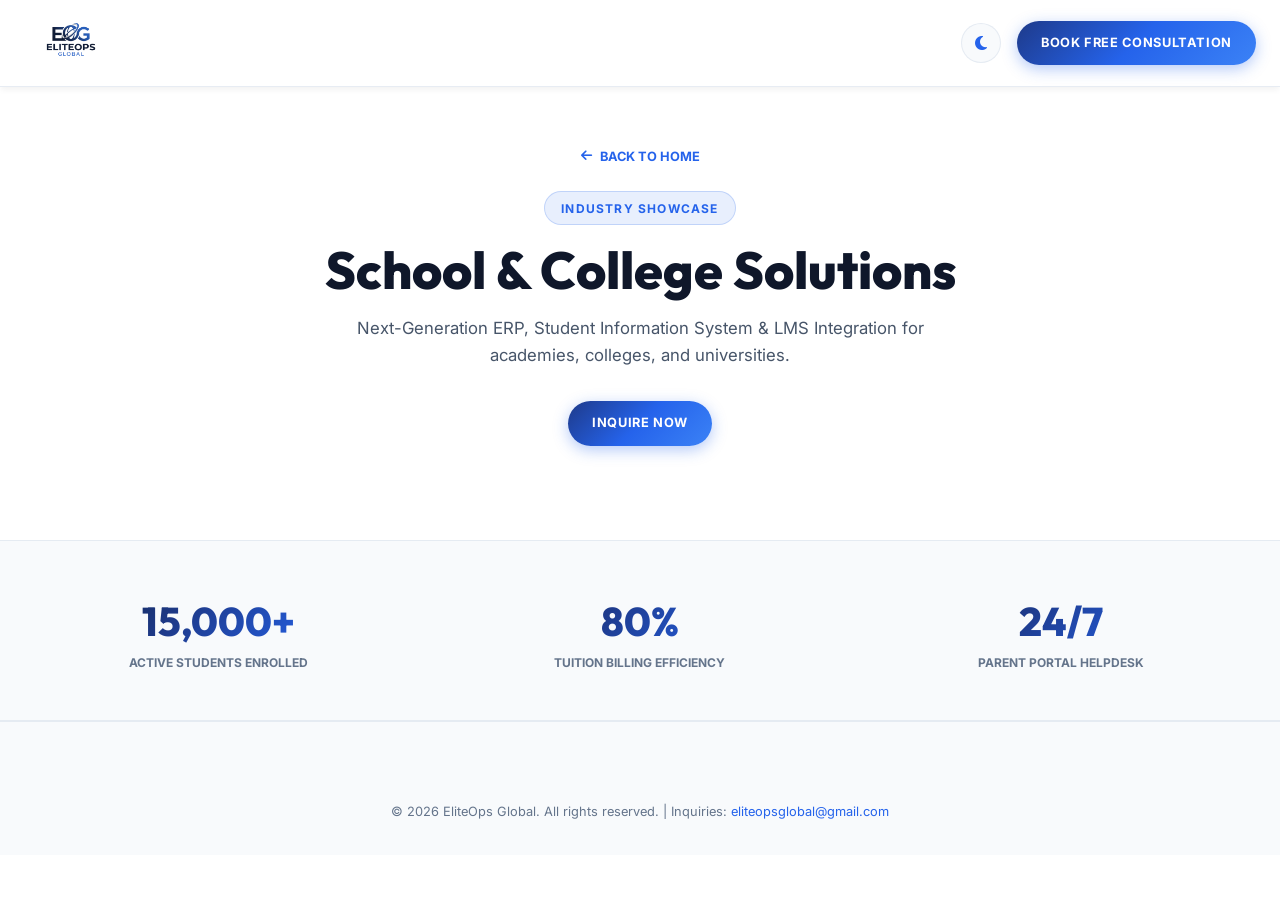
==== industries/education.html @ 6f41ec30 "Add full static site files and assets" ====
<!DOCTYPE html>
<html lang="en">
<head>
  <meta charset="UTF-8">
  <meta name="viewport" content="width=device-width, initial-scale=1.0">
  <title>School & College Solutions | EliteOps Global</title>
  <link rel="icon" href="../logo.png">
  <link rel="preconnect" href="https://fonts.googleapis.com">
  <link rel="preconnect" href="https://fonts.gstatic.com" crossorigin>
  <link href="https://fonts.googleapis.com/css2?family=Inter:wght@300;400;500;600;700;800&family=Outfit:wght@400;500;600;700;800;900&display=swap" rel="stylesheet">
  <link rel="stylesheet" href="https://cdnjs.cloudflare.com/ajax/libs/font-awesome/6.4.0/css/all.min.css">
  <link rel="stylesheet" href="../styles.css">
</head>
<body>
  <header class="header scrolled">
    <div class="container nav-container">
      <a href="../index.html" class="logo-link"><img src="../logo.png" alt="EliteOps Global Logo"></a>
      <div class="nav-actions">
        <button class="btn-theme-toggle theme-toggle" aria-label="Toggle theme"><i class="fa-solid fa-moon"></i></button>
        <a href="../index.html#contact" class="btn btn-primary">Book Free Consultation</a>
      </div>
    </div>
  </header>

  <section class="hero" style="min-height: 60vh; text-align: center;">
    <div class="container" style="max-width: 54rem;">
      <a href="../index.html" style="font-size: 0.8rem; font-weight: 700; color: var(--royal-500); text-transform: uppercase; display: inline-flex; align-items: center; gap: 0.5rem; margin-bottom: 1.5rem;">
        <i class="fa-solid fa-arrow-left"></i> Back to Home
      </a>
      <span class="badge" style="display: block; width: fit-content; margin: 0 auto 1rem;">Industry Showcase</span>
      <h1 class="hero-title">School & College Solutions</h1>
      <p class="hero-desc" style="margin: 0 auto 2rem;">
        Next-Generation ERP, Student Information System & LMS Integration for academies, colleges, and universities.
      </p>
      <a href="../index.html#contact" class="btn btn-primary">Inquire Now</a>
    </div>
  </section>

  <section class="bg-alt border-t border-b" style="padding: 3rem 0; text-align: center;">
    <div class="container" style="display: grid; grid-template-columns: repeat(3, 1fr); gap: 2rem;">
      <div>
        <h3 class="text-gradient" style="font-size: 2.5rem; font-weight: 800;">15,000+</h3>
        <p style="font-size: 0.75rem; font-weight: 700; text-transform: uppercase; color: var(--text-muted);">Active Students Enrolled</p>
      </div>
      <div>
        <h3 class="text-gradient" style="font-size: 2.5rem; font-weight: 800;">80%</h3>
        <p style="font-size: 0.75rem; font-weight: 700; text-transform: uppercase; color: var(--text-muted);">Tuition Billing Efficiency</p>
      </div>
      <div>
        <h3 class="text-gradient" style="font-size: 2.5rem; font-weight: 800;">24/7</h3>
        <p style="font-size: 0.75rem; font-weight: 700; text-transform: uppercase; color: var(--text-muted);">Parent Portal Helpdesk</p>
      </div>
    </div>
  </section>

  <footer class="footer">
    <div class="container" style="text-align: center; font-size: 0.8rem; color: var(--text-muted);">
      <p>&copy; 2026 EliteOps Global. All rights reserved. | Inquiries: <a href="mailto:eliteopsglobal@gmail.com" style="color: var(--royal-500);">eliteopsglobal@gmail.com</a></p>
    </div>
  </footer>

  <script src="../script.js"></script>
</body>
</html>
---- styles.css ----
/* ==========================================================================
   EliteOps Global (EOG) - Complete Static Animations & Stylesheet
   Designed for Hostinger Shared Web Hosting (HTML/CSS/JS)
   100% Identical Parity with Next.js + Framer Motion Design
   ========================================================================== */

@import url('https://fonts.googleapis.com/css2?family=Inter:wght@300;400;500;600;700;800&family=Outfit:wght@400;500;600;700;800;900&display=swap');

/* --- COLOR TOKENS & CSS VARIABLES --- */
:root {
  --font-sans: 'Inter', system-ui, -apple-system, sans-serif;
  --font-display: 'Outfit', var(--font-sans);

  --navy-950: #030712;
  --navy-900: #0a192f;
  --navy-800: #112240;
  --navy-700: #233554;
  --royal-600: #1e3a8a;
  --royal-500: #2563eb;
  --royal-400: #60a5fa;
  --royal-300: #93c5fd;

  --bg-main: #ffffff;
  --bg-alt: #f8fafc;
  --bg-nav: rgba(255, 255, 255, 0.85);
  --bg-card: rgba(255, 255, 255, 0.95);
  --bg-card-elevated: rgba(255, 255, 255, 0.95);
  --bg-input: #ffffff;
  --bg-dropdown: rgba(255, 255, 255, 0.95);

  --text-main: #030712;
  --text-heading: #0f172a;
  --text-sub: #475569;
  --text-muted: #64748b;

  --border-color: rgba(226, 232, 240, 0.8);
  --border-card: rgba(203, 213, 225, 0.6);

  --shadow-sm: 0 4px 6px -1px rgba(0, 0, 0, 0.05);
  --shadow-md: 0 10px 15px -3px rgba(0, 0, 0, 0.08);
  --shadow-lg: 0 20px 25px -5px rgba(37, 99, 235, 0.15);

  --logo-filter: none;
}

/* --- DARK MODE OVERRIDES --- */
html.dark {
  --bg-main: #030712;
  --bg-alt: #0a192f;
  --bg-nav: rgba(3, 7, 18, 0.9);
  --bg-card: #0f172a;
  --bg-card-elevated: #0f172a;
  --bg-input: #0f172a;
  --bg-dropdown: rgba(15, 23, 42, 0.95);

  --text-main: #f8fafc;
  --text-heading: #ffffff;
  --text-sub: #cbd5e1;
  --text-muted: #94a3b8;

  --border-color: rgba(51, 65, 85, 0.7);
  --border-card: rgba(51, 65, 85, 0.8);

  --shadow-sm: 0 4px 20px rgba(0, 0, 0, 0.4);
  --shadow-md: 0 10px 25px -5px rgba(0, 0, 0, 0.6);
  --shadow-lg: 0 20px 35px -5px rgba(0, 0, 0, 0.8);

  --logo-filter: brightness(0) invert(1) drop-shadow(0 0 2px rgba(96, 165, 250, 0.6));
}

/* --- BASE & RESET --- */
*, *::before, *::after {
  box-sizing: border-box;
  margin: 0;
  padding: 0;
}

html {
  scroll-behavior: smooth;
  font-size: 16px;
}

body {
  font-family: var(--font-sans);
  background-color: var(--bg-main);
  color: var(--text-main);
  line-height: 1.6;
  overflow-x: hidden;
  transition: background-color 0.3s ease, color 0.3s ease;
}

a {
  color: inherit;
  text-decoration: none;
}

button, input, select, textarea {
  font-family: inherit;
  font-size: inherit;
}

/* --- LOADING SCREEN ANIMATION --- */
.loading-screen {
  position: fixed;
  inset: 0;
  z-index: 9999;
  background: var(--bg-main);
  display: flex;
  flex-direction: column;
  align-items: center;
  justify-content: center;
  transition: opacity 0.6s ease, visibility 0.6s ease;
}

.loading-screen.hidden {
  opacity: 0;
  visibility: hidden;
  pointer-events: none;
}

.loading-aura {
  position: absolute;
  width: 400px;
  height: 400px;
  background: rgba(37, 99, 235, 0.15);
  border-radius: 50%;
  filter: blur(100px);
  animation: pulse-slow 6s ease-in-out infinite;
}

.loading-bar-wrapper {
  position: relative;
  margin-top: 1rem;
  width: 10rem;
  height: 2px;
  background: rgba(203, 213, 225, 0.5);
  border-radius: 9999px;
  overflow: hidden;
}

.loading-bar-inner {
  position: absolute;
  top: 0;
  bottom: 0;
  width: 50%;
  background: linear-gradient(90deg, transparent, #2563eb, transparent);
  animation: loading-scan 1.5s ease-in-out infinite;
}

@keyframes loading-scan {
  0% { left: -100%; }
  100% { left: 100%; }
}

/* --- TRAILING CUSTOM CURSOR --- */
.custom-cursor {
  width: 20px;
  height: 20px;
  border: 2px solid #2563eb;
  border-radius: 50%;
  position: fixed;
  transform: translate(-50%, -50%);
  pointer-events: none;
  z-index: 99999;
  transition: width 0.2s, height 0.2s, background-color 0.2s;
  mix-blend-mode: difference;
}

.custom-cursor-dot {
  width: 4px;
  height: 4px;
  background-color: #2563eb;
  border-radius: 50%;
  position: fixed;
  transform: translate(-50%, -50%);
  pointer-events: none;
  z-index: 99999;
}

@media (max-width: 1024px) {
  .custom-cursor, .custom-cursor-dot { display: none; }
}

/* --- TYPOGRAPHY & GRADIENTS --- */
h1, h2, h3, h4, h5, h6, .font-display {
  font-family: var(--font-display);
}

.text-gradient {
  background: linear-gradient(135deg, #0b192c 0%, #1e3a8a 40%, #2563eb 80%, #3b82f6 100%);
  -webkit-background-clip: text;
  -webkit-text-fill-color: transparent;
}
html.dark .text-gradient {
  background: linear-gradient(135deg, #ffffff 0%, #93c5fd 50%, #60a5fa 100%) !important;
  -webkit-background-clip: text !important;
  -webkit-text-fill-color: transparent !important;
}

/* --- LAYOUT & CONTAINERS --- */
.container {
  width: 100%;
  max-width: 1280px;
  margin: 0 auto;
  padding: 0 1.5rem;
}

section {
  padding: 6rem 0;
  position: relative;
  transition: background-color 0.3s ease, border-color 0.3s ease;
}

.bg-alt {
  background-color: var(--bg-alt);
}

.border-t { border-top: 1px solid var(--border-color); }
.border-b { border-bottom: 1px solid var(--border-color); }

/* --- HEADER NAVBAR --- */
.header {
  position: fixed;
  top: 0;
  left: 0;
  right: 0;
  z-index: 100;
  padding: 1.25rem 0;
  transition: all 0.3s ease;
  background: transparent;
}

.header.scrolled {
  padding: 0.85rem 0;
  background: var(--bg-nav);
  backdrop-filter: blur(16px);
  -webkit-backdrop-filter: blur(16px);
  border-bottom: 1px solid var(--border-color);
  box-shadow: var(--shadow-sm);
}

.nav-container {
  display: flex;
  align-items: center;
  justify-content: space-between;
}

.logo-link img {
  height: 3.2rem;
  width: auto;
  object-fit: contain;
  filter: var(--logo-filter);
  transition: filter 0.3s ease;
}

.nav-links {
  display: flex;
  align-items: center;
  gap: 2rem;
  list-style: none;
}

.nav-item {
  position: relative;
}

.nav-link {
  font-size: 0.875rem;
  font-weight: 600;
  color: var(--text-main);
  padding: 0.5rem 0;
  transition: color 0.2s ease;
  display: flex;
  align-items: center;
  gap: 0.35rem;
  cursor: pointer;
}

.nav-link:hover {
  color: var(--royal-500);
}

/* Dropdown Menu */
.dropdown-menu {
  position: absolute;
  top: 100%;
  left: 50%;
  transform: translateX(-50%);
  margin-top: 0.75rem;
  width: 16rem;
  background: var(--bg-dropdown);
  backdrop-filter: blur(16px);
  border: 1px solid var(--border-color);
  border-radius: 1rem;
  padding: 0.5rem 0;
  box-shadow: var(--shadow-md);
  opacity: 0;
  visibility: hidden;
  transition: all 0.2s ease;
  z-index: 110;
  list-style: none;
}

.nav-item:hover .dropdown-menu {
  opacity: 1;
  visibility: visible;
}

.dropdown-link {
  display: block;
  padding: 0.6rem 1.25rem;
  font-size: 0.8rem;
  color: var(--text-sub);
  font-weight: 500;
  transition: all 0.2s ease;
}

.dropdown-link:hover {
  color: var(--royal-500);
  background: rgba(37, 99, 235, 0.08);
}

.nav-actions {
  display: flex;
  align-items: center;
  gap: 1rem;
}

/* Mobile Toggle */
.mobile-toggle {
  display: none;
  background: none;
  border: none;
  color: var(--text-main);
  font-size: 1.3rem;
  cursor: pointer;
  padding: 0.5rem;
}

.mobile-drawer {
  display: none;
  position: absolute;
  top: 100%;
  left: 0;
  right: 0;
  background: var(--bg-card);
  border-top: 1px solid var(--border-color);
  padding: 1.5rem 2rem;
  box-shadow: var(--shadow-md);
  flex-direction: column;
  gap: 1.25rem;
}

.mobile-drawer.open {
  display: flex;
}

/* --- BUTTONS & SHINE EFFECT --- */
.btn {
  display: inline-flex;
  align-items: center;
  justify-content: center;
  gap: 0.5rem;
  padding: 0.75rem 1.5rem;
  font-size: 0.8rem;
  font-weight: 700;
  text-transform: uppercase;
  letter-spacing: 0.05em;
  border-radius: 9999px;
  transition: all 0.3s ease;
  cursor: pointer;
  border: none;
  position: relative;
  overflow: hidden;
}

.btn-primary {
  background: linear-gradient(135deg, var(--royal-600) 0%, var(--royal-500) 50%, #3b82f6 100%);
  color: #ffffff;
  box-shadow: 0 4px 15px rgba(37, 99, 235, 0.35);
}

.btn-primary:hover {
  transform: scale(1.03);
  box-shadow: 0 8px 25px rgba(37, 99, 235, 0.5);
}

.btn-secondary {
  background: var(--bg-card);
  color: var(--text-main);
  border: 1px solid var(--border-color);
}

.btn-secondary:hover {
  border-color: var(--royal-500);
  transform: scale(1.03);
}

/* Shiny hover sweep effect */
.btn-shine::after {
  content: "";
  position: absolute;
  top: -50%;
  left: -50%;
  width: 200%;
  height: 200%;
  background: linear-gradient(60deg, transparent 30%, rgba(255, 255, 255, 0.3) 50%, transparent 70%);
  transform: rotate(30deg) translateX(-100%);
  transition: transform 0.6s ease;
}
.btn-shine:hover::after {
  transform: rotate(30deg) translateX(100%);
}

.btn-theme-toggle {
  background: var(--bg-alt);
  border: 1px solid var(--border-color);
  color: var(--text-main);
  width: 2.5rem;
  height: 2.5rem;
  border-radius: 50%;
  display: flex;
  align-items: center;
  justify-content: center;
  cursor: pointer;
  transition: all 0.3s ease;
}
.btn-theme-toggle:hover {
  border-color: var(--royal-500);
  transform: scale(1.08);
}

.badge {
  display: inline-flex;
  align-items: center;
  gap: 0.5rem;
  padding: 0.4rem 1rem;
  border-radius: 9999px;
  font-size: 0.75rem;
  font-weight: 700;
  text-transform: uppercase;
  letter-spacing: 0.1em;
  background: rgba(37, 99, 235, 0.1);
  color: var(--royal-500);
  border: 1px solid rgba(37, 99, 235, 0.2);
}

/* --- GLASS CARDS & ELEVATED CARDS --- */
.glass-card,
.glass-card-elevated {
  background: var(--bg-card-elevated);
  backdrop-filter: blur(14px);
  border: 1px solid var(--border-card);
  border-radius: 1.5rem;
  padding: 2rem;
  box-shadow: var(--shadow-sm);
  transition: all 0.35s cubic-bezier(0.16, 1, 0.3, 1);
}

.glass-card:hover,
.glass-card-elevated:hover {
  transform: translateY(-6px);
  border-color: rgba(96, 165, 250, 0.5);
  box-shadow: var(--shadow-lg);
}

/* --- HERO SECTION --- */
.hero {
  min-height: 95vh;
  display: flex;
  align-items: center;
  padding-top: 8rem;
  padding-bottom: 5rem;
}

.hero-grid {
  display: grid;
  grid-template-columns: 1fr 1fr;
  gap: 3rem;
  align-items: center;
}

.hero-title {
  font-size: 3.25rem;
  font-weight: 800;
  line-height: 1.12;
  color: var(--text-heading);
  margin: 1rem 0;
}

.hero-desc {
  font-size: 1.05rem;
  color: var(--text-sub);
  margin-bottom: 2rem;
  max-width: 36rem;
}

.hero-stats {
  display: grid;
  grid-template-columns: 1fr 1fr;
  gap: 1rem;
  margin-top: 2rem;
}

.stat-card {
  padding: 1.25rem;
  border-radius: 1rem;
  border-left: 4px solid var(--royal-500);
}
.stat-card h4 {
  font-size: 0.95rem;
  color: var(--text-heading);
}
.stat-card p {
  font-size: 0.75rem;
  color: var(--text-muted);
}

/* --- ANIMATED GLOBE COMPONENT --- */
.globe-container {
  position: relative;
  width: 100%;
  max-width: 460px;
  height: 460px;
  display: flex;
  align-items: center;
  justify-content: center;
  margin: 0 auto;
}

.globe-sphere {
  position: relative;
  width: 220px;
  height: 220px;
  border-radius: 50%;
  background: radial-gradient(circle at 30% 30%, #3b82f6 0%, #1e3a8a 60%, #030712 100%);
  border: 1px solid rgba(96, 165, 250, 0.4);
  box-shadow: 0 0 60px rgba(37, 99, 235, 0.35);
  display: flex;
  align-items: center;
  justify-content: center;
  overflow: hidden;
}

.globe-ring {
  position: absolute;
  inset: 0;
  border-radius: 50%;
  border: 1px dashed rgba(255, 255, 255, 0.3);
  animation: globe-spin 20s linear infinite;
}

.globe-ring-inner {
  position: absolute;
  width: 80%;
  height: 80%;
  border-radius: 50%;
  border: 1px solid rgba(96, 165, 250, 0.3);
  animation: globe-spin 12s linear infinite reverse;
}

@keyframes globe-spin {
  0% { transform: rotate(0deg); }
  100% { transform: rotate(360deg); }
}

.globe-scan-line {
  position: absolute;
  top: 0;
  left: 0;
  right: 0;
  height: 2px;
  background: linear-gradient(90deg, transparent, #60a5fa, transparent);
  animation: globe-scan 3s ease-in-out infinite;
}

@keyframes globe-scan {
  0% { top: 0%; opacity: 0; }
  50% { opacity: 1; }
  100% { top: 100%; opacity: 0; }
}

.ping-dot {
  position: absolute;
  width: 8px;
  height: 8px;
  background: #10b981;
  border-radius: 50%;
  box-shadow: 0 0 10px #10b981;
}

.ping-dot::after {
  content: "";
  position: absolute;
  inset: -4px;
  border-radius: 50%;
  border: 1px solid #10b981;
  animation: ping-pulse 1.5s infinite;
}

@keyframes ping-pulse {
  0% { transform: scale(1); opacity: 1; }
  100% { transform: scale(2.5); opacity: 0; }
}

/* Floating SLA Badges */
.floating-badge {
  position: absolute;
  z-index: 20;
  background: var(--bg-card);
  border: 1px solid var(--border-card);
  padding: 0.85rem 1.25rem;
  border-radius: 1.25rem;
  display: flex;
  align-items: center;
  gap: 0.75rem;
  box-shadow: var(--shadow-md);
  animation: float 6s ease-in-out infinite;
}

.floating-badge-1 { top: 10%; left: -5%; }
.floating-badge-2 { bottom: 12%; right: -5%; animation-delay: 2.5s; }

@keyframes float {
  0%, 100% { transform: translateY(0px); }
  50% { transform: translateY(-15px); }
}

/* --- INFINITE MARQUEE --- */
.marquee-wrapper {
  position: relative;
  overflow: hidden;
  width: 100%;
  padding: 1rem 0;
  display: flex;
}

.marquee-mask-left {
  position: absolute; top: 0; left: 0; bottom: 0; width: 6rem;
  background: linear-gradient(90deg, var(--bg-main), transparent);
  z-index: 10; pointer-events: none;
}

.marquee-mask-right {
  position: absolute; top: 0; right: 0; bottom: 0; width: 6rem;
  background: linear-gradient(270deg, var(--bg-main), transparent);
  z-index: 10; pointer-events: none;
}

.marquee-track {
  display: flex;
  gap: 2rem;
  width: max-content;
  animation: scroll-marquee 30s linear infinite;
}

@keyframes scroll-marquee {
  0% { transform: translateX(0); }
  100% { transform: translateX(-50%); }
}

/* --- SERVICES GRID --- */
.services-grid {
  display: grid;
  grid-template-columns: repeat(auto-fit, minmax(260px, 1fr));
  gap: 2rem;
  margin-top: 3rem;
}

.service-icon {
  width: 3.25rem;
  height: 3.25rem;
  border-radius: 1rem;
  background: rgba(37, 99, 235, 0.1);
  color: var(--royal-500);
  display: flex;
  align-items: center;
  justify-content: center;
  font-size: 1.3rem;
  margin-bottom: 1.25rem;
}

/* --- PORTFOLIO FILTER --- */
.portfolio-tabs {
  display: flex;
  flex-wrap: wrap;
  justify-content: center;
  gap: 0.75rem;
  margin-bottom: 3rem;
}

.tab-btn {
  padding: 0.6rem 1.25rem;
  border-radius: 9999px;
  font-size: 0.75rem;
  font-weight: 700;
  text-transform: uppercase;
  letter-spacing: 0.05em;
  background: var(--bg-card);
  color: var(--text-sub);
  border: 1px solid var(--border-color);
  cursor: pointer;
  transition: all 0.3s ease;
}

.tab-btn.active, .tab-btn:hover {
  background: linear-gradient(135deg, var(--royal-600) 0%, var(--royal-500) 100%);
  color: #ffffff;
  border-color: transparent;
  box-shadow: 0 4px 15px rgba(37, 99, 235, 0.3);
}

.portfolio-grid {
  display: grid;
  grid-template-columns: repeat(auto-fit, minmax(320px, 1fr));
  gap: 2rem;
}

.portfolio-card {
  overflow: hidden;
  display: flex;
  flex-direction: column;
}

.portfolio-img {
  height: 12rem;
  background: var(--bg-alt);
  display: flex;
  align-items: center;
  justify-content: center;
  position: relative;
  border-bottom: 1px solid var(--border-color);
}

.portfolio-img img {
  height: 3rem;
  width: auto;
  filter: var(--logo-filter);
}

.tag {
  font-size: 0.65rem;
  font-weight: 700;
  text-transform: uppercase;
  padding: 0.25rem 0.6rem;
  border-radius: 0.35rem;
  background: rgba(37, 99, 235, 0.1);
  color: var(--royal-500);
}

/* --- TESTIMONIALS SLIDER --- */
.testimonial-container {
  max-width: 48rem;
  margin: 0 auto;
  text-align: center;
  position: relative;
}

.testimonial-quote {
  font-size: 1.25rem;
  font-style: italic;
  color: var(--text-main);
  margin: 2rem 0;
  line-height: 1.8;
}

.testimonial-author {
  font-weight: 700;
  font-size: 1.1rem;
  color: var(--text-heading);
}

.testimonial-nav {
  display: flex;
  justify-content: center;
  gap: 1rem;
  margin-top: 2rem;
}

/* --- FAQ ACCORDION --- */
.faq-list {
  max-width: 48rem;
  margin: 3rem auto 0;
  display: flex;
  flex-direction: column;
  gap: 1rem;
}

.faq-item {
  border: 1px solid var(--border-color);
  border-radius: 1rem;
  background: var(--bg-card);
  overflow: hidden;
}

.faq-question {
  width: 100%;
  padding: 1.5rem;
  display: flex;
  align-items: center;
  justify-content: space-between;
  background: none;
  border: none;
  color: var(--text-heading);
  font-size: 1.05rem;
  font-weight: 700;
  text-align: left;
  cursor: pointer;
}

.faq-answer {
  padding: 0 1.5rem 1.5rem;
  font-size: 0.9rem;
  color: var(--text-sub);
  display: none;
}

.faq-item.active .faq-answer { display: block; }
.faq-item.active .faq-icon { transform: rotate(180deg); }

/* --- CONTACT FORM & INPUTS --- */
.form-grid {
  display: grid;
  grid-template-columns: 1fr 1fr;
  gap: 1.25rem;
}

.form-group {
  display: flex;
  flex-direction: column;
  gap: 0.5rem;
}

.form-group.full { grid-column: span 2; }

label {
  font-size: 0.75rem;
  font-weight: 700;
  text-transform: uppercase;
  color: var(--text-muted);
}

input, select, textarea {
  width: 100%;
  padding: 0.85rem 1.15rem;
  border-radius: 0.75rem;
  border: 1px solid var(--border-color);
  background: var(--bg-input);
  color: var(--text-main);
  outline: none;
  transition: border-color 0.2s ease;
}

input:focus, select:focus, textarea:focus {
  border-color: var(--royal-500);
}

/* --- FLOATING ACTION BUTTON (FAB) --- */
.fab-contact {
  position: fixed;
  bottom: 1.75rem;
  right: 1.75rem;
  z-index: 90;
  width: 3.5rem;
  height: 3.5rem;
  border-radius: 50%;
  background: linear-gradient(135deg, var(--royal-600) 0%, var(--royal-500) 100%);
  color: #ffffff;
  display: flex;
  align-items: center;
  justify-content: center;
  font-size: 1.3rem;
  box-shadow: 0 0 25px rgba(37, 99, 235, 0.5);
  transition: all 0.3s ease;
}
.fab-contact:hover {
  transform: scale(1.1);
  box-shadow: 0 0 35px rgba(37, 99, 235, 0.7);
}

/* --- MODAL DIALOG --- */
.modal-overlay {
  display: none;
  position: fixed;
  inset: 0;
  background: rgba(0, 0, 0, 0.7);
  backdrop-filter: blur(8px);
  z-index: 200;
  align-items: center;
  justify-content: center;
  padding: 1.5rem;
}

.modal-overlay.open { display: flex; }

.modal-box {
  background: var(--bg-card);
  border: 1px solid var(--border-color);
  border-radius: 1.5rem;
  padding: 2.5rem;
  width: 100%;
  max-width: 32rem;
  box-shadow: var(--shadow-lg);
}

/* --- FOOTER --- */
.footer {
  background: var(--bg-alt);
  border-top: 1px solid var(--border-color);
  padding: 5rem 0 2rem;
}

.footer-grid {
  display: grid;
  grid-template-columns: 2fr 1fr 1fr 1.5fr;
  gap: 3rem;
  margin-bottom: 4rem;
}

.footer-col h4 {
  font-size: 0.85rem;
  font-weight: 700;
  text-transform: uppercase;
  color: var(--text-heading);
  margin-bottom: 1.5rem;
}

.footer-links {
  list-style: none;
  display: flex;
  flex-direction: column;
  gap: 0.75rem;
  font-size: 0.875rem;
  color: var(--text-sub);
}

.footer-links a:hover { color: var(--royal-500); }

/* --- RESPONSIVE BREAKPOINTS --- */
@media (max-width: 1024px) {
  .hero-grid { grid-template-columns: 1fr; }
  .footer-grid { grid-template-columns: 1fr 1fr; }
}

@media (max-width: 768px) {
  .nav-links, .nav-actions .btn-primary { display: none; }
  .mobile-toggle { display: block; }
  .hero-title { font-size: 2.4rem; }
  .form-grid { grid-template-columns: 1fr; }
  .form-group.full { grid-column: span 1; }
  .footer-grid { grid-template-columns: 1fr; }
  .floating-badge { display: none; }
}
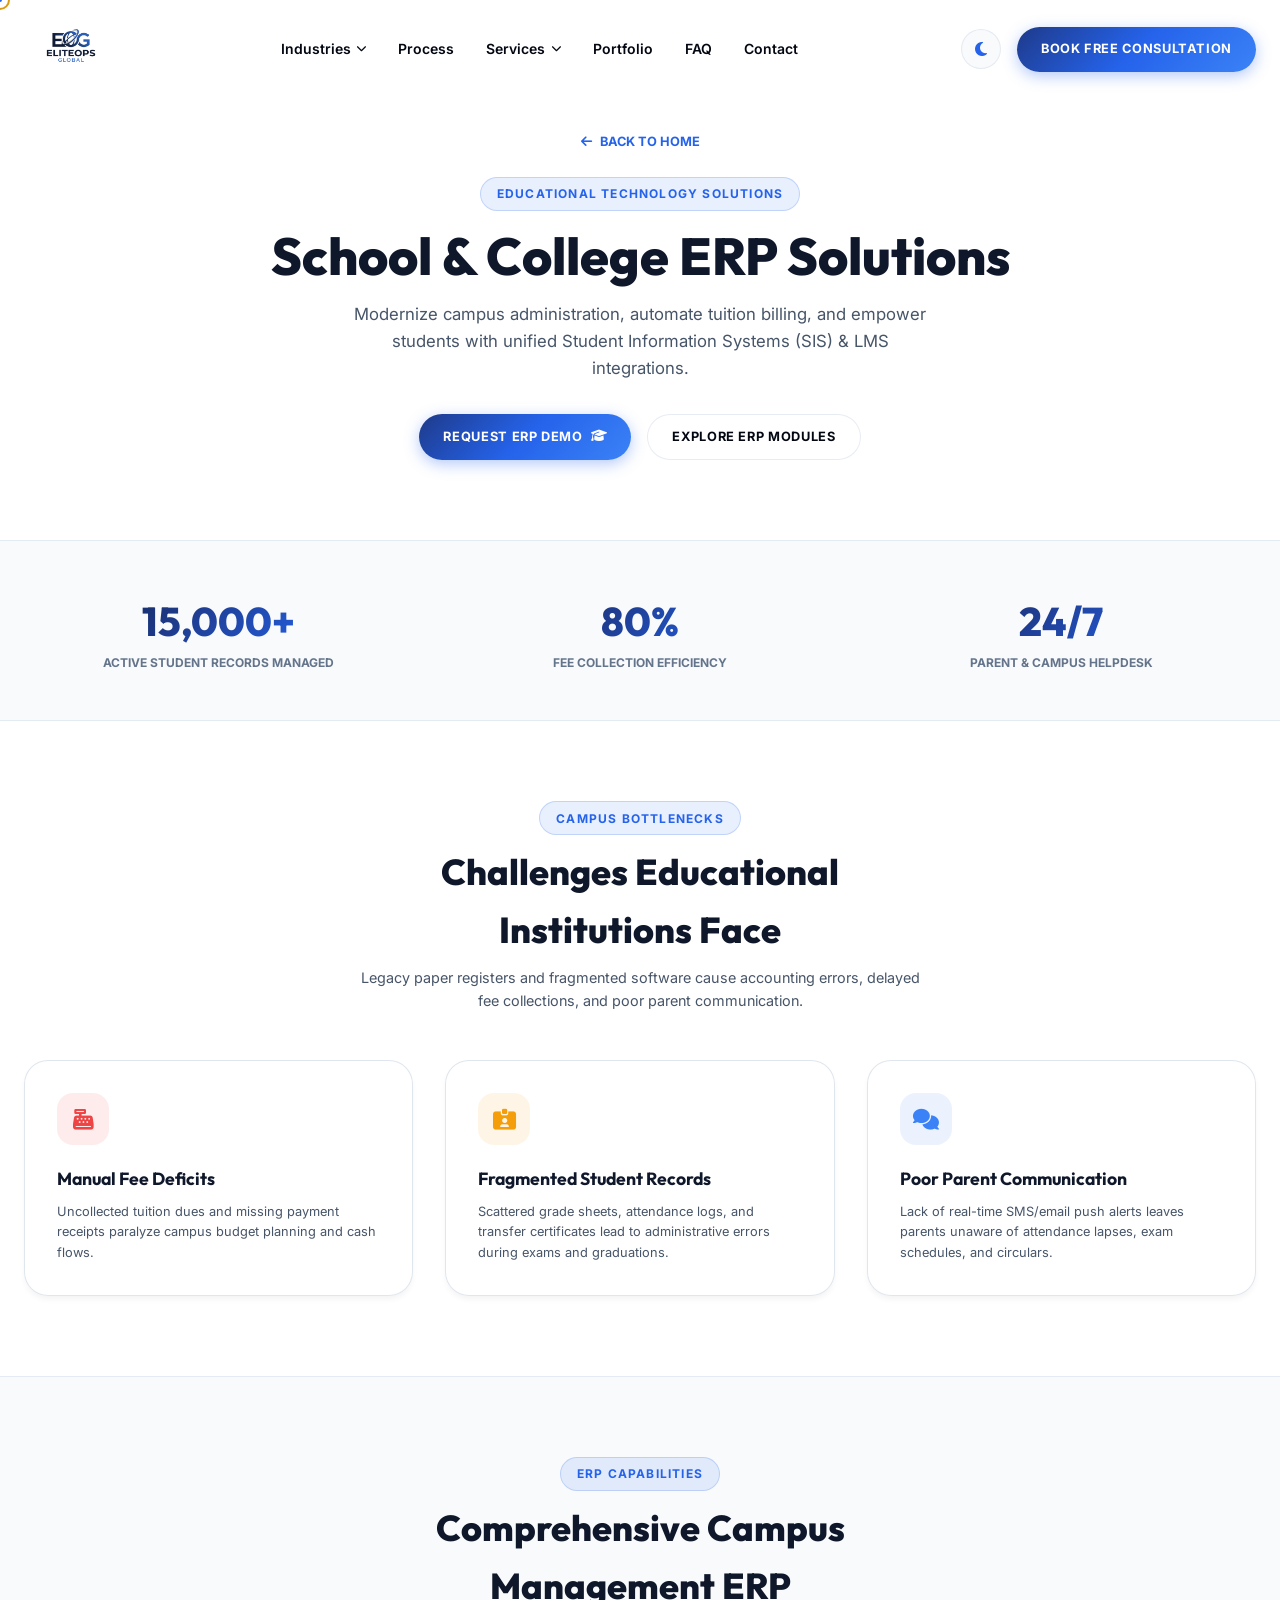
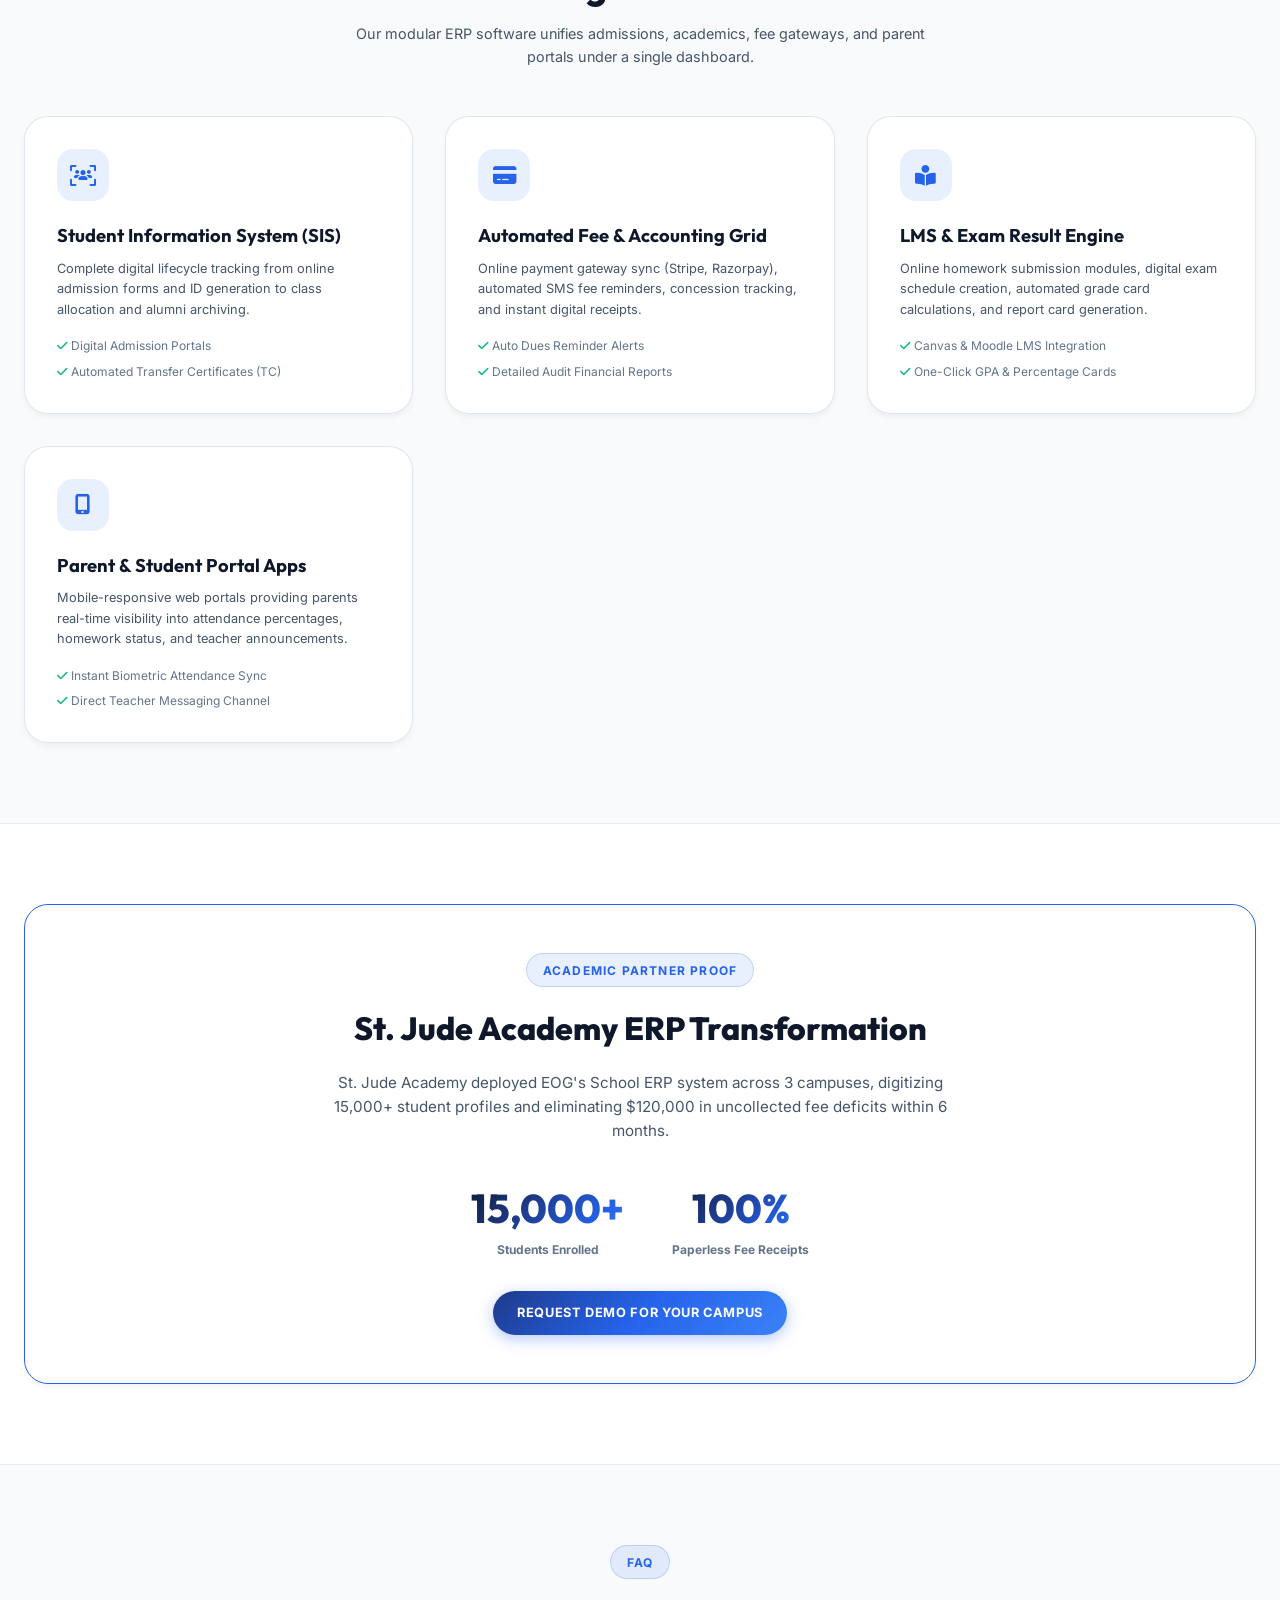
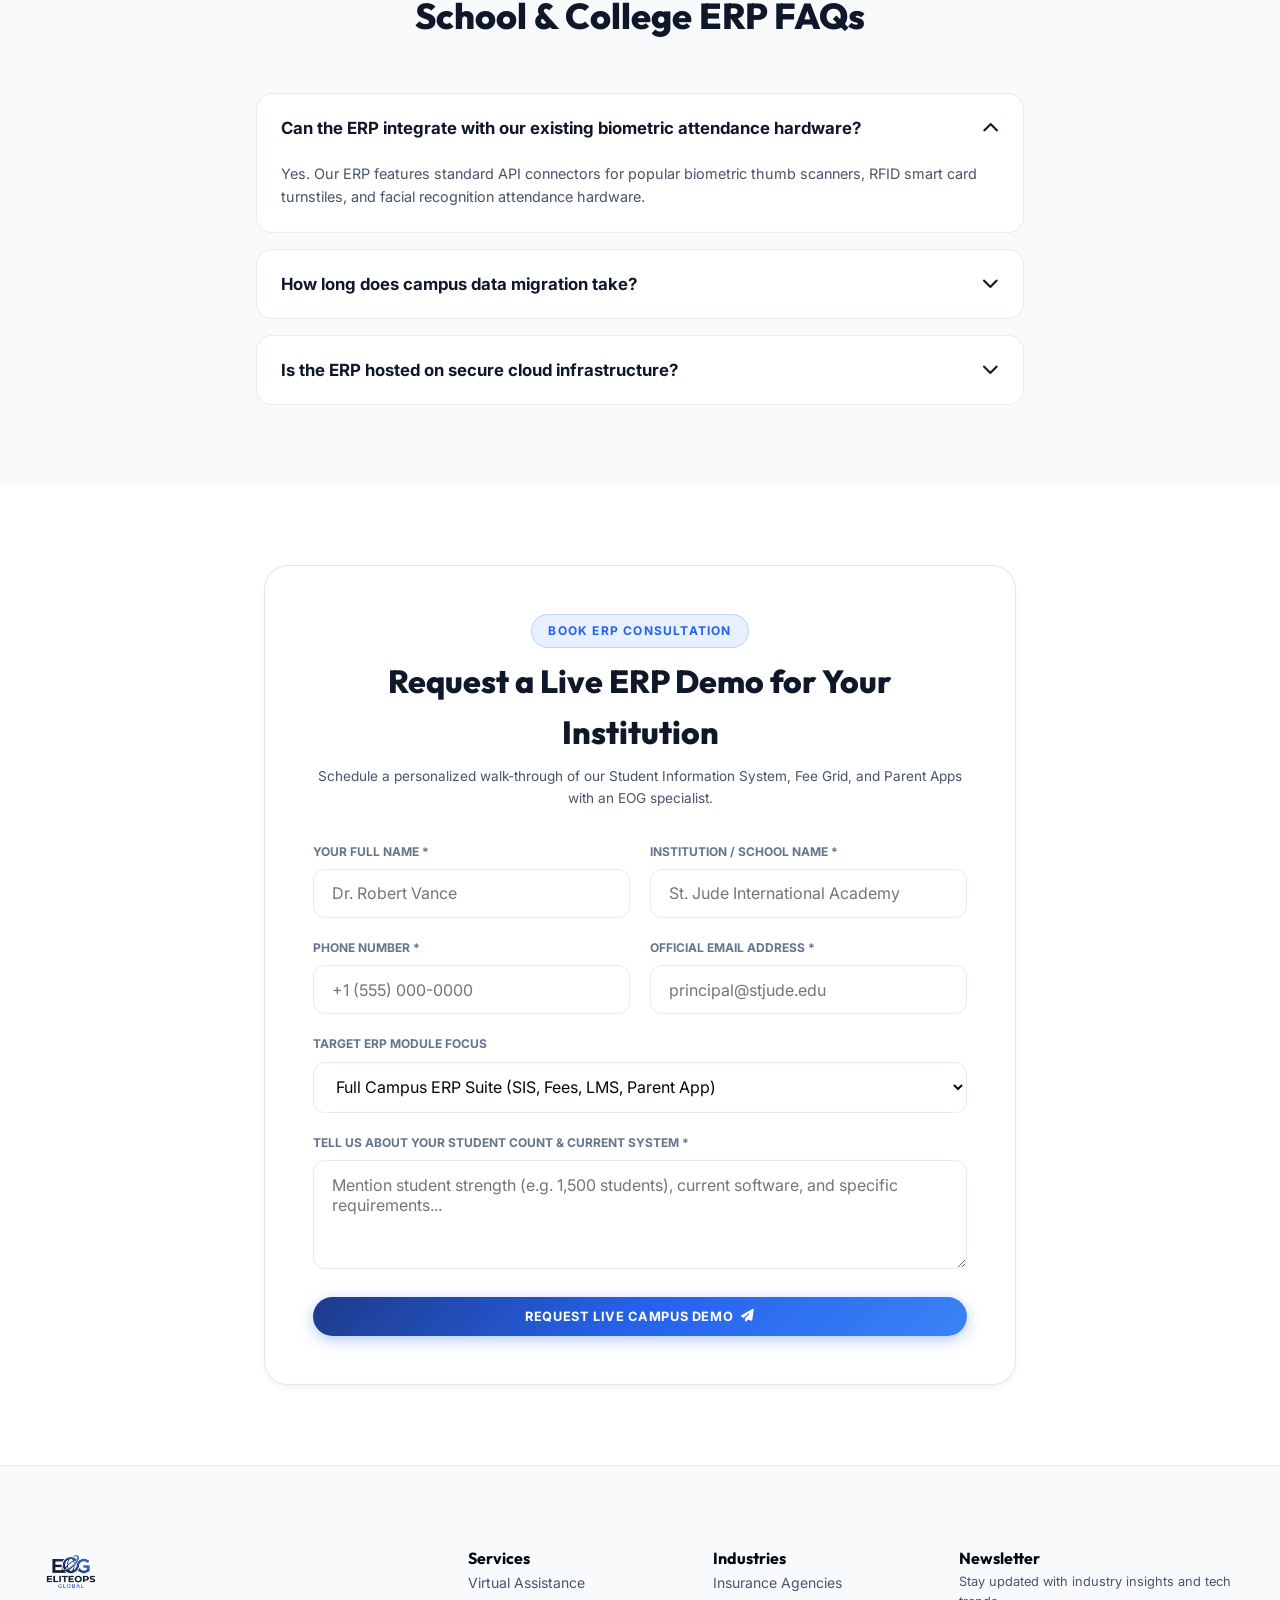
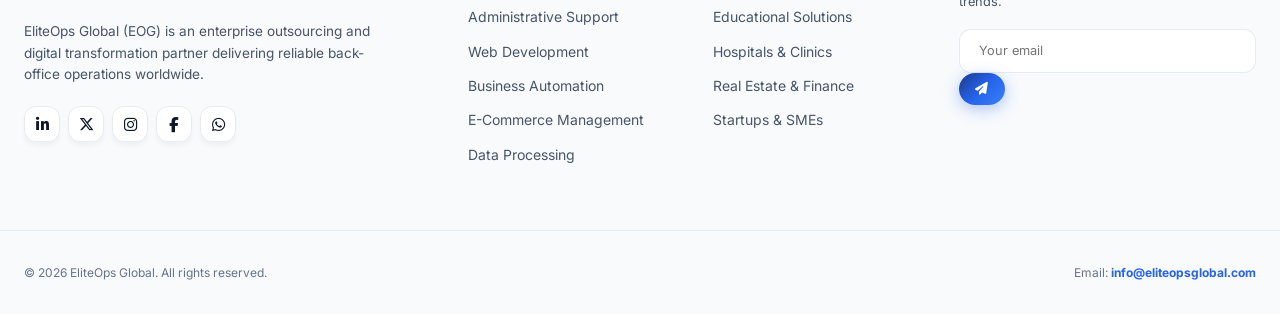
==== commit 80ea0052: "major updates are added" ====
--- a/industries/education.html
+++ b/industries/education.html
@@ -3,8 +3,17 @@
 <head>
   <meta charset="UTF-8">
   <meta name="viewport" content="width=device-width, initial-scale=1.0">
-  <title>School & College Solutions | EliteOps Global</title>
+  <title>School & College ERP Solutions | EliteOps Global</title>
+  <meta name="description" content="Next-Generation ERP, Student Information System & LMS Integration for academies, colleges, and universities.">
   <link rel="icon" href="../logo.png">
+
+  <!-- Open Graph Metadata -->
+  <meta property="og:type" content="website">
+  <meta property="og:title" content="School & College ERP Solutions | EliteOps Global">
+  <meta property="og:description" content="Comprehensive Student Portals, Fee Management Grids, LMS Modules, and Academic Result Dashboards.">
+  <meta property="og:image" content="https://eliteog.vercel.app/logo.png">
+  <meta property="og:url" content="https://eliteog.vercel.app/industries/education.html">
+
   <link rel="preconnect" href="https://fonts.googleapis.com">
   <link rel="preconnect" href="https://fonts.gstatic.com" crossorigin>
   <link href="https://fonts.googleapis.com/css2?family=Inter:wght@300;400;500;600;700;800&family=Outfit:wght@400;500;600;700;800;900&display=swap" rel="stylesheet">
@@ -12,50 +21,406 @@
   <link rel="stylesheet" href="../styles.css">
 </head>
 <body>
+
+  <!-- TRAILING CUSTOM CURSOR -->
+  <div class="custom-cursor"></div>
+  <div class="custom-cursor-dot"></div>
+
+  <!-- HEADER NAVBAR -->
   <header class="header scrolled">
     <div class="container nav-container">
-      <a href="../index.html" class="logo-link"><img src="../logo.png" alt="EliteOps Global Logo"></a>
+      <a href="../index.html" class="logo-link">
+        <img src="../logo.png" alt="EliteOps Global Logo">
+      </a>
+
+      <nav>
+        <ul class="nav-links">
+          <li class="nav-item">
+            <a href="../index.html#industries" class="nav-link">Industries <i class="fa-solid fa-chevron-down" style="font-size: 0.65rem;"></i></a>
+            <ul class="dropdown-menu">
+              <li><a href="insurance.html" class="dropdown-link">Insurance Agencies</a></li>
+              <li><a href="education.html" class="dropdown-link">Educational Institutions</a></li>
+              <li><a href="healthcare.html" class="dropdown-link">Healthcare & Clinics</a></li>
+              <li><a href="real-estate.html" class="dropdown-link">Real Estate & Finance</a></li>
+              <li><a href="startups.html" class="dropdown-link">Startups & SMEs</a></li>
+            </ul>
+          </li>
+          <li class="nav-item"><a href="../index.html#process" class="nav-link">Process</a></li>
+          <li class="nav-item">
+            <a href="../index.html#services" class="nav-link">Services <i class="fa-solid fa-chevron-down" style="font-size: 0.65rem;"></i></a>
+            <ul class="dropdown-menu">
+              <li><a href="../services/virtual-assistance.html" class="dropdown-link">Virtual Assistance</a></li>
+              <li><a href="../services/administrative-support.html" class="dropdown-link">Administrative Support</a></li>
+              <li><a href="../services/web-development.html" class="dropdown-link">Web Development</a></li>
+              <li><a href="../services/business-automation.html" class="dropdown-link">Business Automation</a></li>
+              <li><a href="../services/e-commerce-management.html" class="dropdown-link">E-Commerce Management</a></li>
+              <li><a href="../services/data-processing.html" class="dropdown-link">Data Processing</a></li>
+            </ul>
+          </li>
+          <li class="nav-item"><a href="../index.html#portfolio" class="nav-link">Portfolio</a></li>
+          <li class="nav-item"><a href="../index.html#faq" class="nav-link">FAQ</a></li>
+          <li class="nav-item"><a href="#contact" class="nav-link">Contact</a></li>
+        </ul>
+      </nav>
+
       <div class="nav-actions">
-        <button class="btn-theme-toggle theme-toggle" aria-label="Toggle theme"><i class="fa-solid fa-moon"></i></button>
-        <a href="../index.html#contact" class="btn btn-primary">Book Free Consultation</a>
-      </div>
+        <button class="btn-theme-toggle theme-toggle" aria-label="Toggle theme">
+          <i class="fa-solid fa-moon"></i>
+        </button>
+        <a href="#contact" class="btn btn-primary btn-shine">Book Free Consultation</a>
+        <button class="mobile-toggle" aria-label="Open Mobile Menu">
+          <i class="fa-solid fa-bars"></i>
+        </button>
+      </div>
+    </div>
+
+    <!-- Mobile Drawer Menu -->
+    <div class="mobile-drawer">
+      <a href="../index.html#about" class="nav-link">About</a>
+      <a href="../index.html#services" class="nav-link">Services</a>
+      <a href="../index.html#industries" class="nav-link">Industries</a>
+      <a href="../index.html#process" class="nav-link">Process</a>
+      <a href="../index.html#portfolio" class="nav-link">Portfolio</a>
+      <a href="../index.html#faq" class="nav-link">FAQ</a>
+      <a href="../index.html#careers" class="nav-link">Careers</a>
+      <a href="#contact" class="btn btn-primary btn-shine" style="width: 100%; text-align: center;">Book Free Consultation</a>
     </div>
   </header>
 
-  <section class="hero" style="min-height: 60vh; text-align: center;">
+  <!-- HERO SECTION -->
+  <section class="hero" style="min-height: 60vh; text-align: center; padding-top: 8rem;">
     <div class="container" style="max-width: 54rem;">
       <a href="../index.html" style="font-size: 0.8rem; font-weight: 700; color: var(--royal-500); text-transform: uppercase; display: inline-flex; align-items: center; gap: 0.5rem; margin-bottom: 1.5rem;">
         <i class="fa-solid fa-arrow-left"></i> Back to Home
       </a>
-      <span class="badge" style="display: block; width: fit-content; margin: 0 auto 1rem;">Industry Showcase</span>
-      <h1 class="hero-title">School & College Solutions</h1>
+      <span class="badge" style="display: block; width: fit-content; margin: 0 auto 1rem;">Educational Technology Solutions</span>
+      <h1 class="hero-title">School & College ERP Solutions</h1>
       <p class="hero-desc" style="margin: 0 auto 2rem;">
-        Next-Generation ERP, Student Information System & LMS Integration for academies, colleges, and universities.
+        Modernize campus administration, automate tuition billing, and empower students with unified Student Information Systems (SIS) & LMS integrations.
       </p>
-      <a href="../index.html#contact" class="btn btn-primary">Inquire Now</a>
-    </div>
-  </section>
-
+      <div style="display: flex; gap: 1rem; justify-content: center; flex-wrap: wrap;">
+        <a href="#contact" class="btn btn-primary btn-shine">Request ERP Demo <i class="fa-solid fa-graduation-cap"></i></a>
+        <a href="#solutions" class="btn btn-secondary btn-shine">Explore ERP Modules</a>
+      </div>
+    </div>
+  </section>
+
+  <!-- METRICS BAR -->
   <section class="bg-alt border-t border-b" style="padding: 3rem 0; text-align: center;">
-    <div class="container" style="display: grid; grid-template-columns: repeat(3, 1fr); gap: 2rem;">
+    <div class="container" style="display: grid; grid-template-columns: repeat(auto-fit, minmax(200px, 1fr)); gap: 2rem;">
       <div>
         <h3 class="text-gradient" style="font-size: 2.5rem; font-weight: 800;">15,000+</h3>
-        <p style="font-size: 0.75rem; font-weight: 700; text-transform: uppercase; color: var(--text-muted);">Active Students Enrolled</p>
+        <p style="font-size: 0.75rem; font-weight: 700; text-transform: uppercase; color: var(--text-muted);">Active Student Records Managed</p>
       </div>
       <div>
         <h3 class="text-gradient" style="font-size: 2.5rem; font-weight: 800;">80%</h3>
-        <p style="font-size: 0.75rem; font-weight: 700; text-transform: uppercase; color: var(--text-muted);">Tuition Billing Efficiency</p>
+        <p style="font-size: 0.75rem; font-weight: 700; text-transform: uppercase; color: var(--text-muted);">Fee Collection Efficiency</p>
       </div>
       <div>
         <h3 class="text-gradient" style="font-size: 2.5rem; font-weight: 800;">24/7</h3>
-        <p style="font-size: 0.75rem; font-weight: 700; text-transform: uppercase; color: var(--text-muted);">Parent Portal Helpdesk</p>
-      </div>
-    </div>
-  </section>
-
+        <p style="font-size: 0.75rem; font-weight: 700; text-transform: uppercase; color: var(--text-muted);">Parent & Campus Helpdesk</p>
+      </div>
+    </div>
+  </section>
+
+  <!-- PAIN POINTS / CHALLENGES WE SOLVE -->
+  <section style="padding: 5rem 0;">
+    <div class="container">
+      <div style="text-align: center; max-width: 36rem; margin: 0 auto 3rem;">
+        <span class="badge">Campus Bottlenecks</span>
+        <h2 style="font-size: 2.25rem; font-weight: 800; color: var(--text-heading); margin-top: 0.5rem;">
+          Challenges Educational Institutions Face
+        </h2>
+        <p style="color: var(--text-sub); font-size: 0.9rem; margin-top: 0.5rem;">
+          Legacy paper registers and fragmented software cause accounting errors, delayed fee collections, and poor parent communication.
+        </p>
+      </div>
+
+      <div style="display: grid; grid-template-columns: repeat(auto-fit, minmax(280px, 1fr)); gap: 2rem;">
+        <div class="glass-card">
+          <div class="service-icon" style="background: rgba(239, 68, 68, 0.1); color: #ef4444;">
+            <i class="fa-solid fa-cash-register"></i>
+          </div>
+          <h3 style="font-size: 1.1rem; color: var(--text-heading); margin: 0.75rem 0 0.5rem;">Manual Fee Deficits</h3>
+          <p style="font-size: 0.8rem; color: var(--text-sub);">Uncollected tuition dues and missing payment receipts paralyze campus budget planning and cash flows.</p>
+        </div>
+
+        <div class="glass-card">
+          <div class="service-icon" style="background: rgba(245, 158, 11, 0.1); color: #f59e0b;">
+            <i class="fa-solid fa-id-card-clip"></i>
+          </div>
+          <h3 style="font-size: 1.1rem; color: var(--text-heading); margin: 0.75rem 0 0.5rem;">Fragmented Student Records</h3>
+          <p style="font-size: 0.8rem; color: var(--text-sub);">Scattered grade sheets, attendance logs, and transfer certificates lead to administrative errors during exams and graduations.</p>
+        </div>
+
+        <div class="glass-card">
+          <div class="service-icon" style="background: rgba(59, 130, 246, 0.1); color: #3b82f6;">
+            <i class="fa-solid fa-comments"></i>
+          </div>
+          <h3 style="font-size: 1.1rem; color: var(--text-heading); margin: 0.75rem 0 0.5rem;">Poor Parent Communication</h3>
+          <p style="font-size: 0.8rem; color: var(--text-sub);">Lack of real-time SMS/email push alerts leaves parents unaware of attendance lapses, exam schedules, and circulars.</p>
+        </div>
+      </div>
+    </div>
+  </section>
+
+  <!-- DEEP-DIVE SOLUTIONS MODULES -->
+  <section id="solutions" class="bg-alt border-t border-b" style="padding: 5rem 0;">
+    <div class="container">
+      <div style="text-align: center; max-width: 36rem; margin: 0 auto 3rem;">
+        <span class="badge">ERP Capabilities</span>
+        <h2 style="font-size: 2.25rem; font-weight: 800; color: var(--text-heading); margin-top: 0.5rem;">
+          Comprehensive Campus Management ERP
+        </h2>
+        <p style="color: var(--text-sub); font-size: 0.9rem; margin-top: 0.5rem;">
+          Our modular ERP software unifies admissions, academics, fee gateways, and parent portals under a single dashboard.
+        </p>
+      </div>
+
+      <div style="display: grid; grid-template-columns: repeat(auto-fit, minmax(300px, 1fr)); gap: 2rem;">
+        <div class="glass-card">
+          <div class="service-icon"><i class="fa-solid fa-users-viewfinder"></i></div>
+          <h3 style="font-size: 1.15rem; color: var(--text-heading); margin-bottom: 0.5rem;">Student Information System (SIS)</h3>
+          <p style="font-size: 0.8rem; color: var(--text-sub); margin-bottom: 1rem;">Complete digital lifecycle tracking from online admission forms and ID generation to class allocation and alumni archiving.</p>
+          <ul style="list-style: none; font-size: 0.75rem; color: var(--text-muted); display: flex; flex-direction: column; gap: 0.4rem;">
+            <li><i class="fa-solid fa-check" style="color: #10b981;"></i> Digital Admission Portals</li>
+            <li><i class="fa-solid fa-check" style="color: #10b981;"></i> Automated Transfer Certificates (TC)</li>
+          </ul>
+        </div>
+
+        <div class="glass-card">
+          <div class="service-icon"><i class="fa-solid fa-credit-card"></i></div>
+          <h3 style="font-size: 1.15rem; color: var(--text-heading); margin-bottom: 0.5rem;">Automated Fee & Accounting Grid</h3>
+          <p style="font-size: 0.8rem; color: var(--text-sub); margin-bottom: 1rem;">Online payment gateway sync (Stripe, Razorpay), automated SMS fee reminders, concession tracking, and instant digital receipts.</p>
+          <ul style="list-style: none; font-size: 0.75rem; color: var(--text-muted); display: flex; flex-direction: column; gap: 0.4rem;">
+            <li><i class="fa-solid fa-check" style="color: #10b981;"></i> Auto Dues Reminder Alerts</li>
+            <li><i class="fa-solid fa-check" style="color: #10b981;"></i> Detailed Audit Financial Reports</li>
+          </ul>
+        </div>
+
+        <div class="glass-card">
+          <div class="service-icon"><i class="fa-solid fa-book-open-reader"></i></div>
+          <h3 style="font-size: 1.15rem; color: var(--text-heading); margin-bottom: 0.5rem;">LMS & Exam Result Engine</h3>
+          <p style="font-size: 0.8rem; color: var(--text-sub); margin-bottom: 1rem;">Online homework submission modules, digital exam schedule creation, automated grade card calculations, and report card generation.</p>
+          <ul style="list-style: none; font-size: 0.75rem; color: var(--text-muted); display: flex; flex-direction: column; gap: 0.4rem;">
+            <li><i class="fa-solid fa-check" style="color: #10b981;"></i> Canvas & Moodle LMS Integration</li>
+            <li><i class="fa-solid fa-check" style="color: #10b981;"></i> One-Click GPA & Percentage Cards</li>
+          </ul>
+        </div>
+
+        <div class="glass-card">
+          <div class="service-icon"><i class="fa-solid fa-mobile-screen-button"></i></div>
+          <h3 style="font-size: 1.15rem; color: var(--text-heading); margin-bottom: 0.5rem;">Parent & Student Portal Apps</h3>
+          <p style="font-size: 0.8rem; color: var(--text-sub); margin-bottom: 1rem;">Mobile-responsive web portals providing parents real-time visibility into attendance percentages, homework status, and teacher announcements.</p>
+          <ul style="list-style: none; font-size: 0.75rem; color: var(--text-muted); display: flex; flex-direction: column; gap: 0.4rem;">
+            <li><i class="fa-solid fa-check" style="color: #10b981;"></i> Instant Biometric Attendance Sync</li>
+            <li><i class="fa-solid fa-check" style="color: #10b981;"></i> Direct Teacher Messaging Channel</li>
+          </ul>
+        </div>
+      </div>
+    </div>
+  </section>
+
+  <!-- CASE STUDY PROOF POINT -->
+  <section style="padding: 5rem 0;">
+    <div class="container">
+      <div class="glass-card" style="padding: 3rem; border-color: var(--royal-500); text-align: center;">
+        <span class="badge" style="margin-bottom: 1rem;">Academic Partner Proof</span>
+        <h2 style="font-size: 2rem; font-weight: 800; color: var(--text-heading); margin-bottom: 1rem;">
+          St. Jude Academy ERP Transformation
+        </h2>
+        <p style="color: var(--text-sub); font-size: 0.95rem; max-width: 40rem; margin: 0 auto 2rem;">
+          St. Jude Academy deployed EOG's School ERP system across 3 campuses, digitizing 15,000+ student profiles and eliminating $120,000 in uncollected fee deficits within 6 months.
+        </p>
+        <div style="display: flex; gap: 3rem; justify-content: center; flex-wrap: wrap; margin-bottom: 2rem;">
+          <div>
+            <h3 class="text-gradient" style="font-size: 2.5rem; font-weight: 800;">15,000+</h3>
+            <p style="font-size: 0.75rem; color: var(--text-muted); font-weight: 700;">Students Enrolled</p>
+          </div>
+          <div>
+            <h3 class="text-gradient" style="font-size: 2.5rem; font-weight: 800;">100%</h3>
+            <p style="font-size: 0.75rem; color: var(--text-muted); font-weight: 700;">Paperless Fee Receipts</p>
+          </div>
+        </div>
+        <a href="#contact" class="btn btn-primary btn-shine">Request Demo For Your Campus</a>
+      </div>
+    </div>
+  </section>
+
+  <!-- FAQ SECTION -->
+  <section class="bg-alt border-t" style="padding: 5rem 0;">
+    <div class="container">
+      <div style="text-align: center; max-width: 36rem; margin: 0 auto 3rem;">
+        <span class="badge">FAQ</span>
+        <h2 style="font-size: 2.25rem; font-weight: 800; color: var(--text-heading); margin-top: 0.5rem;">
+          School & College ERP FAQs
+        </h2>
+      </div>
+
+      <div class="faq-list" style="max-width: 48rem; margin: 0 auto;">
+        <div class="faq-item active">
+          <button class="faq-question">
+            Can the ERP integrate with our existing biometric attendance hardware?
+            <i class="fa-solid fa-chevron-down faq-icon"></i>
+          </button>
+          <div class="faq-answer">
+            Yes. Our ERP features standard API connectors for popular biometric thumb scanners, RFID smart card turnstiles, and facial recognition attendance hardware.
+          </div>
+        </div>
+
+        <div class="faq-item">
+          <button class="faq-question">
+            How long does campus data migration take?
+            <i class="fa-solid fa-chevron-down faq-icon"></i>
+          </button>
+          <div class="faq-answer">
+            We provide full data onboarding support. We migrate Excel registers, historical grade sheets, and student databases into the ERP within 7 to 14 business days.
+          </div>
+        </div>
+
+        <div class="faq-item">
+          <button class="faq-question">
+            Is the ERP hosted on secure cloud infrastructure?
+            <i class="fa-solid fa-chevron-down faq-icon"></i>
+          </button>
+          <div class="faq-answer">
+            Yes. All student databases and financial records are encrypted with SSL and stored on secure cloud servers with daily automated backups.
+          </div>
+        </div>
+      </div>
+    </div>
+  </section>
+
+  <!-- IN-PAGE EMBEDDED CONSULTATION FORM -->
+  <section id="contact" style="padding: 5rem 0;">
+    <div class="container" style="max-width: 50rem;">
+      <div class="glass-card" style="padding: 3rem;">
+        <div style="text-align: center; margin-bottom: 2rem;">
+          <span class="badge">Book ERP Consultation</span>
+          <h2 style="font-size: 2rem; font-weight: 800; color: var(--text-heading); margin-top: 0.5rem;">
+            Request a Live ERP Demo for Your Institution
+          </h2>
+          <p style="color: var(--text-sub); font-size: 0.85rem; margin-top: 0.5rem;">
+            Schedule a personalized walk-through of our Student Information System, Fee Grid, and Parent Apps with an EOG specialist.
+          </p>
+        </div>
+
+        <form id="contact-form" action="https://formsubmit.co/info@eliteopsglobal.com" method="POST">
+          <input type="hidden" name="_subject" value="New School ERP Demo Inquiry - EliteOps Global">
+          <input type="hidden" name="_captcha" value="false">
+          <input type="hidden" name="_template" value="table">
+          <input type="text" name="_honey" style="display:none">
+
+          <div class="form-grid">
+            <div class="form-group">
+              <label>Your Full Name *</label>
+              <input type="text" name="name" required placeholder="Dr. Robert Vance">
+            </div>
+            <div class="form-group">
+              <label>Institution / School Name *</label>
+              <input type="text" name="company" required placeholder="St. Jude International Academy">
+            </div>
+            <div class="form-group">
+              <label>Phone Number *</label>
+              <input type="text" name="phone" required placeholder="+1 (555) 000-0000">
+            </div>
+            <div class="form-group">
+              <label>Official Email Address *</label>
+              <input type="email" name="email" required placeholder="principal@stjude.edu">
+            </div>
+            <div class="form-group full">
+              <label>Target ERP Module Focus</label>
+              <select name="service">
+                <option value="School ERP - Full Campus Suite" selected>Full Campus ERP Suite (SIS, Fees, LMS, Parent App)</option>
+                <option value="School ERP - Fee Management Grid">Fee Collection & Online Payment Gateway Grid</option>
+                <option value="School ERP - SIS Student Records">Student Information System & Admissions Portal</option>
+                <option value="School ERP - LMS & Result Dashboards">LMS Module & Grade Card Generator</option>
+              </select>
+            </div>
+            <div class="form-group full">
+              <label>Tell Us About Your Student Count & Current System *</label>
+              <textarea name="message" rows="4" required placeholder="Mention student strength (e.g. 1,500 students), current software, and specific requirements..."></textarea>
+            </div>
+            <div class="form-group full" style="margin-top: 0.5rem;">
+              <button type="submit" class="btn btn-primary btn-shine" style="width: 100%;">Request Live Campus Demo <i class="fa-solid fa-paper-plane"></i></button>
+            </div>
+          </div>
+          <div class="form-msg" style="margin-top: 1rem; display: none; font-size: 0.85rem; padding: 0.75rem; border-radius: 0.5rem; text-align: center;"></div>
+        </form>
+      </div>
+    </div>
+  </section>
+
+  <!-- FOOTER -->
   <footer class="footer">
-    <div class="container" style="text-align: center; font-size: 0.8rem; color: var(--text-muted);">
-      <p>&copy; 2026 EliteOps Global. All rights reserved. | Inquiries: <a href="mailto:eliteopsglobal@gmail.com" style="color: var(--royal-500);">eliteopsglobal@gmail.com</a></p>
+    <div class="container footer-grid">
+      <div>
+        <a href="../index.html" class="logo-link">
+          <img src="../logo.png" alt="EliteOps Global Logo">
+        </a>
+        <p style="font-size: 0.85rem; color: var(--text-sub); margin-top: 1rem; max-width: 22rem;">
+          EliteOps Global (EOG) is an enterprise outsourcing and digital transformation partner delivering reliable back-office operations worldwide.
+        </p>
+        <div style="display: flex; gap: 0.5rem; margin-top: 1.25rem;">
+          <a href="https://linkedin.com" target="_blank" rel="noopener noreferrer" class="social-icon-btn" aria-label="LinkedIn" style="width: 2.25rem; height: 2.25rem; font-size: 0.95rem;">
+            <i class="fa-brands fa-linkedin-in"></i>
+          </a>
+          <a href="https://x.com" target="_blank" rel="noopener noreferrer" class="social-icon-btn" aria-label="Twitter X" style="width: 2.25rem; height: 2.25rem; font-size: 0.95rem;">
+            <i class="fa-brands fa-x-twitter"></i>
+          </a>
+          <a href="https://instagram.com" target="_blank" rel="noopener noreferrer" class="social-icon-btn" aria-label="Instagram" style="width: 2.25rem; height: 2.25rem; font-size: 0.95rem;">
+            <i class="fa-brands fa-instagram"></i>
+          </a>
+          <a href="https://facebook.com" target="_blank" rel="noopener noreferrer" class="social-icon-btn" aria-label="Facebook" style="width: 2.25rem; height: 2.25rem; font-size: 0.95rem;">
+            <i class="fa-brands fa-facebook-f"></i>
+          </a>
+          <a href="https://wa.me/" target="_blank" rel="noopener noreferrer" class="social-icon-btn" aria-label="WhatsApp" style="width: 2.25rem; height: 2.25rem; font-size: 0.95rem;">
+            <i class="fa-brands fa-whatsapp"></i>
+          </a>
+        </div>
+      </div>
+
+      <div>
+        <h4>Services</h4>
+        <ul class="footer-links">
+          <li><a href="../services/virtual-assistance.html">Virtual Assistance</a></li>
+          <li><a href="../services/administrative-support.html">Administrative Support</a></li>
+          <li><a href="../services/web-development.html">Web Development</a></li>
+          <li><a href="../services/business-automation.html">Business Automation</a></li>
+          <li><a href="../services/e-commerce-management.html">E-Commerce Management</a></li>
+          <li><a href="../services/data-processing.html">Data Processing</a></li>
+        </ul>
+      </div>
+
+      <div>
+        <h4>Industries</h4>
+        <ul class="footer-links">
+          <li><a href="insurance.html">Insurance Agencies</a></li>
+          <li><a href="education.html">Educational Solutions</a></li>
+          <li><a href="healthcare.html">Hospitals & Clinics</a></li>
+          <li><a href="real-estate.html">Real Estate & Finance</a></li>
+          <li><a href="startups.html">Startups & SMEs</a></li>
+        </ul>
+      </div>
+
+      <div>
+        <h4>Newsletter</h4>
+        <p style="font-size: 0.8rem; color: var(--text-sub); margin-bottom: 1rem;">Stay updated with industry insights and tech trends.</p>
+        <form id="newsletter-form" action="https://formsubmit.co/info@eliteopsglobal.com" method="POST">
+          <input type="hidden" name="_subject" value="New Newsletter Subscription - EliteOps Global">
+          <input type="hidden" name="_captcha" value="false">
+          <input type="hidden" name="_template" value="table">
+          <input type="text" name="_honey" style="display:none">
+          <input type="email" name="email" required placeholder="Your email" style="font-size: 0.8rem;">
+          <button type="submit" class="btn btn-primary btn-shine" style="padding: 0.6rem 1rem;"><i class="fa-solid fa-paper-plane"></i></button>
+        </form>
+        <div class="form-msg" style="margin-top: 0.5rem; display: none; font-size: 0.75rem;"></div>
+      </div>
+    </div>
+
+    <div class="container border-t" style="padding-top: 2rem; display: flex; justify-content: space-between; font-size: 0.75rem; color: var(--text-muted); flex-wrap: wrap; gap: 1rem;">
+      <p>&copy; 2026 EliteOps Global. All rights reserved.</p>
+      <div>Email: <a href="mailto:info@eliteopsglobal.com" style="color: var(--royal-500); font-weight: 700;">info@eliteopsglobal.com</a></div>
     </div>
   </footer>
 
--- a/styles.css
+++ b/styles.css
@@ -226,8 +226,13 @@
   right: 0;
   z-index: 100;
   padding: 1.25rem 0;
-  transition: all 0.3s ease;
+  transition: padding 0.3s ease, background-color 0.3s ease, box-shadow 0.3s ease, border-color 0.3s ease;
   background: transparent;
+  border-bottom: 1px solid rgba(255, 255, 255, 0);
+}
+
+html.dark .header {
+  border-bottom: 1px solid rgba(3, 7, 18, 0);
 }
 
 .header.scrolled {
@@ -236,7 +241,11 @@
   backdrop-filter: blur(16px);
   -webkit-backdrop-filter: blur(16px);
   border-bottom: 1px solid var(--border-color);
-  box-shadow: var(--shadow-sm);
+  box-shadow: 0 4px 20px -2px rgba(0, 0, 0, 0.05);
+}
+
+html.dark .header.scrolled {
+  box-shadow: 0 4px 20px -2px rgba(0, 0, 0, 0.4);
 }
 
 .nav-container {
@@ -517,109 +526,187 @@
 }
 
 /* --- ANIMATED GLOBE COMPONENT --- */
+/* --- MODERN SAAS OPERATIONAL RADAR & GLOBE --- */
 .globe-container {
   position: relative;
   width: 100%;
-  max-width: 460px;
-  height: 460px;
+  max-width: 480px;
+  height: 440px;
   display: flex;
   align-items: center;
   justify-content: center;
   margin: 0 auto;
 }
 
+/* Outer & Inner Orbit Lines */
+.radar-orbit-outer {
+  position: absolute;
+  width: 340px;
+  height: 340px;
+  border-radius: 50%;
+  border: 1px dashed rgba(59, 130, 246, 0.35);
+  animation: radar-rotate 35s linear infinite;
+}
+
+.radar-orbit-inner {
+  position: absolute;
+  width: 260px;
+  height: 260px;
+  border-radius: 50%;
+  border: 1px solid rgba(59, 130, 246, 0.15);
+  box-shadow: 0 0 40px rgba(37, 99, 235, 0.08);
+}
+
+@keyframes radar-rotate {
+  0% { transform: rotate(0deg); }
+  100% { transform: rotate(360deg); }
+}
+
+/* Orbiting Nodes */
+.orbit-node {
+  position: absolute;
+  width: 10px;
+  height: 10px;
+  border-radius: 50%;
+}
+
+.orbit-node.node-1 { top: 0%; left: 50%; background: #60a5fa; box-shadow: 0 0 10px #60a5fa; }
+.orbit-node.node-2 { top: 22%; left: 10%; background: #8b5cf6; box-shadow: 0 0 10px #8b5cf6; }
+.orbit-node.node-3 { bottom: 25%; right: 8%; background: #06b6d4; box-shadow: 0 0 10px #06b6d4; }
+.orbit-node.node-4 { bottom: 0%; left: 50%; background: #3b82f6; box-shadow: 0 0 10px #3b82f6; }
+
+/* Orbit Pill Chips */
+.orbit-pill {
+  position: absolute;
+  padding: 0.35rem 0.85rem;
+  border-radius: 9999px;
+  font-size: 0.7rem;
+  font-weight: 700;
+  white-space: nowrap;
+  backdrop-filter: blur(10px);
+  background: var(--bg-card);
+  box-shadow: 0 4px 15px rgba(0, 0, 0, 0.08);
+  animation: radar-rotate-reverse 35s linear infinite;
+}
+
+@keyframes radar-rotate-reverse {
+  0% { transform: rotate(0deg); }
+  100% { transform: rotate(-360deg); }
+}
+
+.orbit-pill.pill-top-right {
+  top: -8px; right: 20px;
+  color: #2563eb;
+  border: 1px solid rgba(37, 99, 235, 0.4);
+}
+
+.orbit-pill.pill-bottom-left {
+  bottom: 10px; left: -10px;
+  color: #0891b2;
+  border: 1px solid rgba(6, 182, 212, 0.4);
+}
+
+/* Central Grid Core Sphere */
 .globe-sphere {
   position: relative;
-  width: 220px;
-  height: 220px;
+  width: 190px;
+  height: 190px;
   border-radius: 50%;
-  background: radial-gradient(circle at 30% 30%, #3b82f6 0%, #1e3a8a 60%, #030712 100%);
-  border: 1px solid rgba(96, 165, 250, 0.4);
-  box-shadow: 0 0 60px rgba(37, 99, 235, 0.35);
+  background: radial-gradient(circle at 50% 50%, rgba(59, 130, 246, 0.12) 0%, rgba(37, 99, 235, 0.04) 70%, transparent 100%);
+  border: 1px solid rgba(59, 130, 246, 0.25);
+  box-shadow: 0 0 50px rgba(37, 99, 235, 0.15);
   display: flex;
   align-items: center;
   justify-content: center;
   overflow: hidden;
 }
 
-.globe-ring {
+/* Grid Pattern inside Central Radar */
+.radar-grid-bg {
   position: absolute;
   inset: 0;
   border-radius: 50%;
-  border: 1px dashed rgba(255, 255, 255, 0.3);
-  animation: globe-spin 20s linear infinite;
-}
-
-.globe-ring-inner {
+  background-size: 24px 24px;
+  background-image: 
+    linear-gradient(to right, rgba(59, 130, 246, 0.15) 1px, transparent 1px),
+    linear-gradient(to bottom, rgba(59, 130, 246, 0.15) 1px, transparent 1px);
+}
+
+/* Radar Scan Sweep Line */
+.radar-scan-sweep {
   position: absolute;
-  width: 80%;
-  height: 80%;
+  inset: 0;
   border-radius: 50%;
-  border: 1px solid rgba(96, 165, 250, 0.3);
-  animation: globe-spin 12s linear infinite reverse;
-}
-
-@keyframes globe-spin {
-  0% { transform: rotate(0deg); }
-  100% { transform: rotate(360deg); }
-}
-
-.globe-scan-line {
+  background: conic-gradient(from 0deg at 50% 50%, rgba(59, 130, 246, 0.25) 0deg, transparent 60deg, transparent 360deg);
+  animation: radar-rotate 8s linear infinite;
+}
+
+/* Ping Dots in Grid Core */
+.radar-ping-dot {
   position: absolute;
-  top: 0;
-  left: 0;
-  right: 0;
-  height: 2px;
-  background: linear-gradient(90deg, transparent, #60a5fa, transparent);
-  animation: globe-scan 3s ease-in-out infinite;
-}
-
-@keyframes globe-scan {
-  0% { top: 0%; opacity: 0; }
-  50% { opacity: 1; }
-  100% { top: 100%; opacity: 0; }
-}
-
-.ping-dot {
-  position: absolute;
-  width: 8px;
-  height: 8px;
-  background: #10b981;
   border-radius: 50%;
-  box-shadow: 0 0 10px #10b981;
-}
-
-.ping-dot::after {
-  content: "";
-  position: absolute;
-  inset: -4px;
-  border-radius: 50%;
-  border: 1px solid #10b981;
-  animation: ping-pulse 1.5s infinite;
-}
-
-@keyframes ping-pulse {
-  0% { transform: scale(1); opacity: 1; }
-  100% { transform: scale(2.5); opacity: 0; }
-}
-
-/* Floating SLA Badges */
+}
+.radar-ping-dot.dot-1 { top: 28%; left: 32%; width: 8px; height: 8px; background: #8b5cf6; box-shadow: 0 0 8px #8b5cf6; }
+.radar-ping-dot.dot-2 { top: 48%; left: 52%; width: 10px; height: 10px; background: #a855f7; box-shadow: 0 0 10px #a855f7; }
+.radar-ping-dot.dot-3 { top: 65%; left: 70%; width: 7px; height: 7px; background: #06b6d4; box-shadow: 0 0 7px #06b6d4; }
+.radar-ping-dot.dot-4 { top: 62%; left: 24%; width: 6px; height: 6px; background: #3b82f6; box-shadow: 0 0 6px #3b82f6; }
+
+/* Floating Metric SLA Cards */
 .floating-badge {
   position: absolute;
   z-index: 20;
   background: var(--bg-card);
   border: 1px solid var(--border-card);
   padding: 0.85rem 1.25rem;
-  border-radius: 1.25rem;
-  display: flex;
-  align-items: center;
-  gap: 0.75rem;
-  box-shadow: var(--shadow-md);
+  border-radius: 1.15rem;
+  display: flex;
+  align-items: center;
+  gap: 0.85rem;
+  box-shadow: 0 10px 30px rgba(0, 0, 0, 0.08);
   animation: float 6s ease-in-out infinite;
 }
 
-.floating-badge-1 { top: 10%; left: -5%; }
-.floating-badge-2 { bottom: 12%; right: -5%; animation-delay: 2.5s; }
+.floating-badge-top-left {
+  top: 5%; left: -20px;
+}
+
+.floating-badge-bottom-right {
+  bottom: 8%; right: -20px;
+  animation-delay: 3s;
+}
+
+.badge-icon-wrap {
+  width: 2.4rem;
+  height: 2.4rem;
+  border-radius: 0.75rem;
+  display: flex;
+  align-items: center;
+  justify-content: center;
+  font-size: 1.1rem;
+}
+
+.badge-icon-wrap.icon-green {
+  background: rgba(16, 185, 129, 0.15);
+  color: #10b981;
+}
+
+.badge-icon-wrap.icon-orange {
+  background: rgba(245, 158, 11, 0.15);
+  color: #f59e0b;
+}
+
+.badge-title {
+  font-size: 0.85rem;
+  color: var(--text-heading);
+  font-weight: 800;
+  line-height: 1.2;
+}
+
+.badge-sub {
+  font-size: 0.7rem;
+  color: var(--text-muted);
+  font-weight: 500;
+}
 
 @keyframes float {
   0%, 100% { transform: translateY(0px); }
@@ -712,11 +799,15 @@
 
 .portfolio-grid {
   display: grid;
-  grid-template-columns: repeat(auto-fit, minmax(320px, 1fr));
+  grid-template-columns: repeat(auto-fill, minmax(320px, 1fr));
   gap: 2rem;
+  justify-content: center;
 }
 
 .portfolio-card {
+  max-width: 26rem;
+  width: 100%;
+  margin: 0 auto;
   overflow: hidden;
   display: flex;
   flex-direction: column;
@@ -945,9 +1036,603 @@
 @media (max-width: 768px) {
   .nav-links, .nav-actions .btn-primary { display: none; }
   .mobile-toggle { display: block; }
-  .hero-title { font-size: 2.4rem; }
+  .hero-title { font-size: 2.2rem; }
   .form-grid { grid-template-columns: 1fr; }
   .form-group.full { grid-column: span 1; }
   .footer-grid { grid-template-columns: 1fr; }
   .floating-badge { display: none; }
-}
+
+  /* Mobile Grid & Card Sizing Fixes */
+  .portfolio-grid {
+    grid-template-columns: 1fr;
+    gap: 1.5rem;
+  }
+  .portfolio-card {
+    max-width: 100%;
+  }
+  .services-grid {
+    grid-template-columns: 1fr;
+    gap: 1.25rem;
+  }
+  .glass-card {
+    padding: 1.5rem !important;
+  }
+  .portfolio-tabs {
+    gap: 0.5rem;
+  }
+  .tab-btn {
+    padding: 0.5rem 0.85rem;
+    font-size: 0.7rem;
+  }
+}
+
+/* --- PRICING TOGGLE SWITCH & CRO STYLING --- */
+.pricing-toggle-wrapper {
+  display: flex;
+  align-items: center;
+  justify-content: center;
+  gap: 1rem;
+  margin-bottom: 3rem;
+}
+
+.pricing-toggle-label {
+  font-size: 0.9rem;
+  font-weight: 700;
+  color: var(--text-heading);
+  cursor: pointer;
+}
+
+.pricing-toggle-label.active {
+  color: var(--royal-500);
+}
+
+.switch {
+  position: relative;
+  display: inline-block;
+  width: 52px;
+  height: 28px;
+}
+
+.switch input {
+  opacity: 0;
+  width: 0;
+  height: 0;
+}
+
+.slider {
+  position: absolute;
+  cursor: pointer;
+  inset: 0;
+  background-color: var(--border-card);
+  transition: 0.3s cubic-bezier(0.4, 0, 0.2, 1);
+  border-radius: 34px;
+}
+
+.slider:before {
+  position: absolute;
+  content: "";
+  height: 20px;
+  width: 20px;
+  left: 4px;
+  bottom: 4px;
+  background-color: white;
+  transition: 0.3s cubic-bezier(0.4, 0, 0.2, 1);
+  border-radius: 50%;
+  box-shadow: 0 2px 4px rgba(0, 0, 0, 0.2);
+}
+
+input:checked + .slider {
+  background-color: var(--royal-500);
+}
+
+input:checked + .slider:before {
+  transform: translateX(24px);
+}
+
+.pricing-discount-badge {
+  background: rgba(16, 185, 129, 0.15);
+  color: #10b981;
+  border: 1px solid rgba(16, 185, 129, 0.3);
+  padding: 0.2rem 0.6rem;
+  border-radius: 9999px;
+  font-size: 0.75rem;
+  font-weight: 700;
+  display: inline-flex;
+  align-items: center;
+  gap: 0.25rem;
+}
+
+/* --- PORTFOLIO DETAIL MODAL --- */
+.portfolio-modal-box {
+  max-width: 44rem;
+  width: 100%;
+  max-height: 90vh;
+  overflow-y: auto;
+}
+
+.portfolio-modal-header {
+  position: relative;
+  height: 16rem;
+  border-radius: 1rem;
+  overflow: hidden;
+  margin-bottom: 1.5rem;
+}
+
+.portfolio-modal-header img {
+  width: 100%;
+  height: 100%;
+  object-fit: cover;
+  object-position: top;
+}
+
+.portfolio-metric-pill {
+  background: var(--bg-alt);
+  border: 1px solid var(--border-color);
+  padding: 0.75rem 1rem;
+  border-radius: 0.75rem;
+  text-align: center;
+}
+
+/* --- BODY SCROLL LOCK & ACCESSIBILITY FOCUS RINGS --- */
+body.modal-open {
+  overflow: hidden !important;
+}
+
+a:focus-visible, button:focus-visible, input:focus-visible, select:focus-visible, textarea:focus-visible {
+  outline: 2px solid var(--royal-500);
+  outline-offset: 2px;
+}
+
+/* --- MODERN PROCESS TIMELINE STYLING --- */
+.process-grid-modern {
+  display: grid;
+  grid-template-columns: repeat(3, 1fr);
+  gap: 1.75rem;
+}
+
+.process-card-modern {
+  background: var(--bg-card);
+  border: 1px solid var(--border-card);
+  border-radius: 1.25rem;
+  padding: 1.75rem;
+  display: flex;
+  flex-direction: column;
+  justify-content: space-between;
+  position: relative;
+  transition: all 0.3s cubic-bezier(0.16, 1, 0.3, 1);
+  box-shadow: var(--shadow-sm);
+}
+
+.process-card-modern:hover {
+  transform: translateY(-6px);
+  border-color: var(--royal-500);
+  box-shadow: 0 12px 30px -10px rgba(37, 99, 235, 0.25);
+}
+
+.process-node-header {
+  display: flex;
+  justify-content: space-between;
+  align-items: center;
+  margin-bottom: 1.25rem;
+}
+
+.process-step-num {
+  font-size: 0.75rem;
+  font-weight: 800;
+  letter-spacing: 0.05em;
+  background: linear-gradient(135deg, var(--royal-600) 0%, var(--royal-500) 100%);
+  color: #ffffff;
+  padding: 0.3rem 0.75rem;
+  border-radius: 9999px;
+  box-shadow: 0 0 12px rgba(37, 99, 235, 0.3);
+}
+
+.process-icon-box {
+  width: 2.75rem;
+  height: 2.75rem;
+  border-radius: 0.75rem;
+  background: rgba(37, 99, 235, 0.1);
+  color: var(--royal-500);
+  display: flex;
+  align-items: center;
+  justify-content: center;
+  font-size: 1.1rem;
+}
+
+.process-deliverable-tag {
+  display: inline-flex;
+  align-items: center;
+  gap: 0.4rem;
+  margin-top: 1.25rem;
+  font-size: 0.7rem;
+  font-weight: 700;
+  color: var(--royal-500);
+  background: rgba(37, 99, 235, 0.08);
+  border: 1px solid rgba(37, 99, 235, 0.2);
+  padding: 0.35rem 0.75rem;
+  border-radius: 0.5rem;
+}
+
+/* --- BESPOKE HUMAN-CRAFTED CONNECTED PIPELINE ROADMAP --- */
+.pipeline-roadmap-wrapper {
+  position: relative;
+  display: flex;
+  flex-direction: column;
+  gap: 3rem;
+}
+
+.pipeline-row {
+  display: grid;
+  grid-template-columns: repeat(3, 1fr);
+  gap: 2rem;
+  position: relative;
+}
+
+/* Connecting Line between steps */
+.pipeline-row::before {
+  content: "";
+  position: absolute;
+  top: 2.25rem;
+  left: 10%;
+  right: 10%;
+  height: 3px;
+  background: linear-gradient(90deg, #2563eb, #60a5fa, #10b981);
+  z-index: 1;
+  border-radius: 9999px;
+  opacity: 0.8;
+}
+
+.pipeline-card {
+  position: relative;
+  z-index: 2;
+  background: var(--bg-card);
+  border: 1px solid var(--border-card);
+  border-radius: 1.25rem;
+  padding: 1.75rem;
+  transition: all 0.3s cubic-bezier(0.16, 1, 0.3, 1);
+  display: flex;
+  flex-direction: column;
+  justify-content: space-between;
+}
+
+.pipeline-card:hover {
+  transform: translateY(-6px);
+  border-color: var(--royal-500);
+  box-shadow: 0 15px 35px -10px rgba(37, 99, 235, 0.25);
+}
+
+.pipeline-node-circle {
+  width: 3rem;
+  height: 3rem;
+  border-radius: 50%;
+  background: linear-gradient(135deg, var(--royal-600) 0%, var(--royal-500) 100%);
+  color: #ffffff;
+  display: flex;
+  align-items: center;
+  justify-content: center;
+  font-weight: 800;
+  font-size: 1rem;
+  border: 4px solid var(--bg-main);
+  box-shadow: 0 0 20px rgba(37, 99, 235, 0.4);
+  margin-bottom: 1.25rem;
+  transition: transform 0.3s ease;
+}
+
+.pipeline-card:hover .pipeline-node-circle {
+  transform: scale(1.1);
+  background: linear-gradient(135deg, #10b981 0%, #059669 100%);
+}
+
+.pipeline-flow-arrow {
+  position: absolute;
+  top: 1.8rem;
+  right: -1.3rem;
+  z-index: 5;
+  width: 2rem;
+  height: 2rem;
+  border-radius: 50%;
+  background: var(--bg-main);
+  border: 1px solid var(--royal-500);
+  color: var(--royal-500);
+  display: flex;
+  align-items: center;
+  justify-content: center;
+  font-size: 0.75rem;
+  box-shadow: 0 2px 8px rgba(0, 0, 0, 0.1);
+}
+
+@media (max-width: 1024px) {
+  .pipeline-row {
+    grid-template-columns: 1fr;
+    gap: 1.5rem;
+  }
+  .pipeline-row::before {
+    top: 0;
+    bottom: 0;
+    left: 1.5rem;
+    right: auto;
+    width: 3px;
+    height: 100%;
+  }
+}
+
+/* --- LUXURY OPERATIONAL COMMAND ENGINE STYLING --- */
+.luxury-hud-wrapper {
+  background: var(--bg-card);
+  border: 1px solid var(--border-color);
+  border-radius: 1.5rem;
+  padding: 2.5rem;
+  box-shadow: 0 20px 50px -15px rgba(0, 0, 0, 0.08);
+  position: relative;
+  overflow: hidden;
+}
+
+.luxury-hud-header {
+  display: flex;
+  justify-content: space-between;
+  align-items: center;
+  padding-bottom: 1.5rem;
+  border-bottom: 1px solid var(--border-color);
+  margin-bottom: 2rem;
+  flex-wrap: wrap;
+  gap: 1rem;
+}
+
+.hud-status-badge {
+  display: inline-flex;
+  align-items: center;
+  gap: 0.5rem;
+  background: rgba(16, 185, 129, 0.1);
+  border: 1px solid rgba(16, 185, 129, 0.25);
+  color: #10b981;
+  font-size: 0.75rem;
+  font-weight: 700;
+  padding: 0.4rem 0.85rem;
+  border-radius: 9999px;
+  letter-spacing: 0.05em;
+}
+
+.hud-status-ping {
+  width: 8px;
+  height: 8px;
+  border-radius: 50%;
+  background: #10b981;
+  box-shadow: 0 0 10px #10b981;
+  animation: pulse-ping 2s infinite;
+}
+
+@keyframes pulse-ping {
+  0% { transform: scale(0.95); box-shadow: 0 0 0 0 rgba(16, 185, 129, 0.7); }
+  70% { transform: scale(1); box-shadow: 0 0 0 8px rgba(16, 185, 129, 0); }
+  100% { transform: scale(0.95); box-shadow: 0 0 0 0 rgba(16, 185, 129, 0); }
+}
+
+.hud-phase-nav {
+  display: flex;
+  gap: 1rem;
+  margin-bottom: 2.5rem;
+  flex-wrap: wrap;
+}
+
+.hud-phase-tab {
+  background: var(--bg-alt);
+  border: 1px solid var(--border-color) !important;
+  outline: none !important;
+  appearance: none;
+  -webkit-appearance: none;
+  font-family: inherit;
+  font-size: 0.85rem;
+  font-weight: 700;
+  color: var(--text-sub);
+  padding: 0.75rem 1.25rem;
+  border-radius: 0.75rem;
+  cursor: pointer;
+  transition: all 0.25s ease;
+  display: inline-flex;
+  align-items: center;
+  gap: 0.6rem;
+}
+
+.hud-phase-tab:hover {
+  border-color: var(--royal-500) !important;
+  color: var(--royal-500);
+}
+
+.hud-phase-tab.active {
+  color: #ffffff !important;
+  background: linear-gradient(135deg, var(--royal-600) 0%, var(--royal-500) 100%) !important;
+  border-color: var(--royal-500) !important;
+  box-shadow: 0 4px 15px rgba(37, 99, 235, 0.3);
+}
+
+.hud-grid-3 {
+  display: grid;
+  grid-template-columns: repeat(3, 1fr);
+  gap: 1.75rem;
+}
+
+.hud-step-card {
+  background: var(--bg-main);
+  border: 1px solid var(--border-color);
+  border-radius: 1.25rem;
+  padding: 2rem 1.5rem;
+  position: relative;
+  transition: all 0.3s ease;
+  display: flex;
+  flex-direction: column;
+  justify-content: space-between;
+  box-shadow: var(--shadow-sm);
+}
+
+.hud-step-card:hover {
+  border-color: var(--royal-500);
+  transform: translateY(-4px);
+  box-shadow: 0 15px 35px -10px rgba(37, 99, 235, 0.15);
+}
+
+.hud-num-badge {
+  font-size: 0.75rem;
+  font-weight: 800;
+  letter-spacing: 0.05em;
+  color: var(--royal-500);
+  background: rgba(37, 99, 235, 0.1);
+  padding: 0.3rem 0.75rem;
+  border-radius: 0.5rem;
+  display: inline-block;
+  margin-bottom: 1rem;
+}
+
+.hud-trust-footer {
+  margin-top: 3rem;
+  padding-top: 1.75rem;
+  border-top: 1px dashed var(--border-color);
+  display: flex;
+  justify-content: space-around;
+  align-items: center;
+  flex-wrap: wrap;
+  gap: 1.5rem;
+}
+
+.hud-trust-item {
+  display: flex;
+  align-items: center;
+  gap: 0.6rem;
+  font-size: 0.8rem;
+  font-weight: 700;
+  color: var(--text-heading);
+}
+
+/* --- HUMAN EDITORIAL STORYBOARD STYLING --- */
+.storyboard-container {
+  display: flex;
+  flex-direction: column;
+  gap: 2rem;
+  max-width: 58rem;
+  margin: 0 auto;
+  position: relative;
+}
+
+.storyboard-card {
+  background: var(--bg-card);
+  border: 1px solid var(--border-color);
+  border-radius: 1.5rem;
+  padding: 2.25rem;
+  box-shadow: var(--shadow-sm);
+  display: grid;
+  grid-template-columns: 140px 1fr;
+  gap: 2rem;
+  align-items: start;
+  transition: all 0.3s cubic-bezier(0.16, 1, 0.3, 1);
+  position: relative;
+}
+
+.storyboard-card:hover {
+  transform: translateY(-4px);
+  border-color: var(--royal-500);
+  box-shadow: 0 15px 35px -10px rgba(37, 99, 235, 0.15);
+}
+
+.storyboard-time-badge {
+  background: linear-gradient(135deg, var(--royal-600) 0%, var(--royal-500) 100%);
+  color: #ffffff;
+  padding: 0.6rem 1rem;
+  border-radius: 0.75rem;
+  font-size: 0.8rem;
+  font-weight: 800;
+  text-align: center;
+  box-shadow: 0 4px 15px rgba(37, 99, 235, 0.3);
+  letter-spacing: 0.05em;
+}
+
+.storyboard-role-chip {
+  display: inline-flex;
+  align-items: center;
+  gap: 0.5rem;
+  background: var(--bg-alt);
+  border: 1px solid var(--border-color);
+  color: var(--royal-500);
+  font-size: 0.75rem;
+  font-weight: 700;
+  padding: 0.35rem 0.75rem;
+  border-radius: 9999px;
+  margin-bottom: 0.75rem;
+}
+
+.storyboard-avatar-initial {
+  width: 1.5rem;
+  height: 1.5rem;
+  border-radius: 50%;
+  background: var(--royal-500);
+  color: #ffffff;
+  font-size: 0.65rem;
+  font-weight: 800;
+  display: flex;
+  align-items: center;
+  justify-content: center;
+}
+
+.storyboard-deliverables {
+  display: flex;
+  gap: 0.75rem;
+  flex-wrap: wrap;
+  margin-top: 1.25rem;
+  padding-top: 1.25rem;
+  border-top: 1px dashed var(--border-color);
+}
+
+.storyboard-pill {
+  display: inline-flex;
+  align-items: center;
+  gap: 0.4rem;
+  background: rgba(16, 185, 129, 0.1);
+  border: 1px solid rgba(16, 185, 129, 0.25);
+  color: #10b981;
+  font-size: 0.75rem;
+  font-weight: 700;
+  padding: 0.35rem 0.75rem;
+  border-radius: 0.5rem;
+}
+
+.storyboard-tool-badge {
+  display: inline-flex;
+  align-items: center;
+  gap: 0.3rem;
+  background: var(--bg-alt);
+  border: 1px solid var(--border-color);
+  color: var(--text-sub);
+  font-size: 0.7rem;
+  font-weight: 600;
+  padding: 0.25rem 0.6rem;
+  border-radius: 0.4rem;
+}
+
+/* --- SOCIAL MEDIA ICON BUTTONS --- */
+.social-icon-btn {
+  width: 2.75rem;
+  height: 2.75rem;
+  border-radius: 0.75rem;
+  background: var(--bg-card);
+  border: 1px solid var(--border-color);
+  color: var(--text-heading);
+  display: flex;
+  align-items: center;
+  justify-content: center;
+  font-size: 1.1rem;
+  transition: all 0.3s cubic-bezier(0.16, 1, 0.3, 1);
+  box-shadow: var(--shadow-sm);
+  text-decoration: none;
+}
+
+.social-icon-btn:hover {
+  background: linear-gradient(135deg, var(--royal-600) 0%, var(--royal-500) 100%);
+  color: #ffffff !important;
+  border-color: transparent;
+  transform: translateY(-3px);
+  box-shadow: 0 8px 20px rgba(37, 99, 235, 0.3);
+}
+
+
+
+
+
+
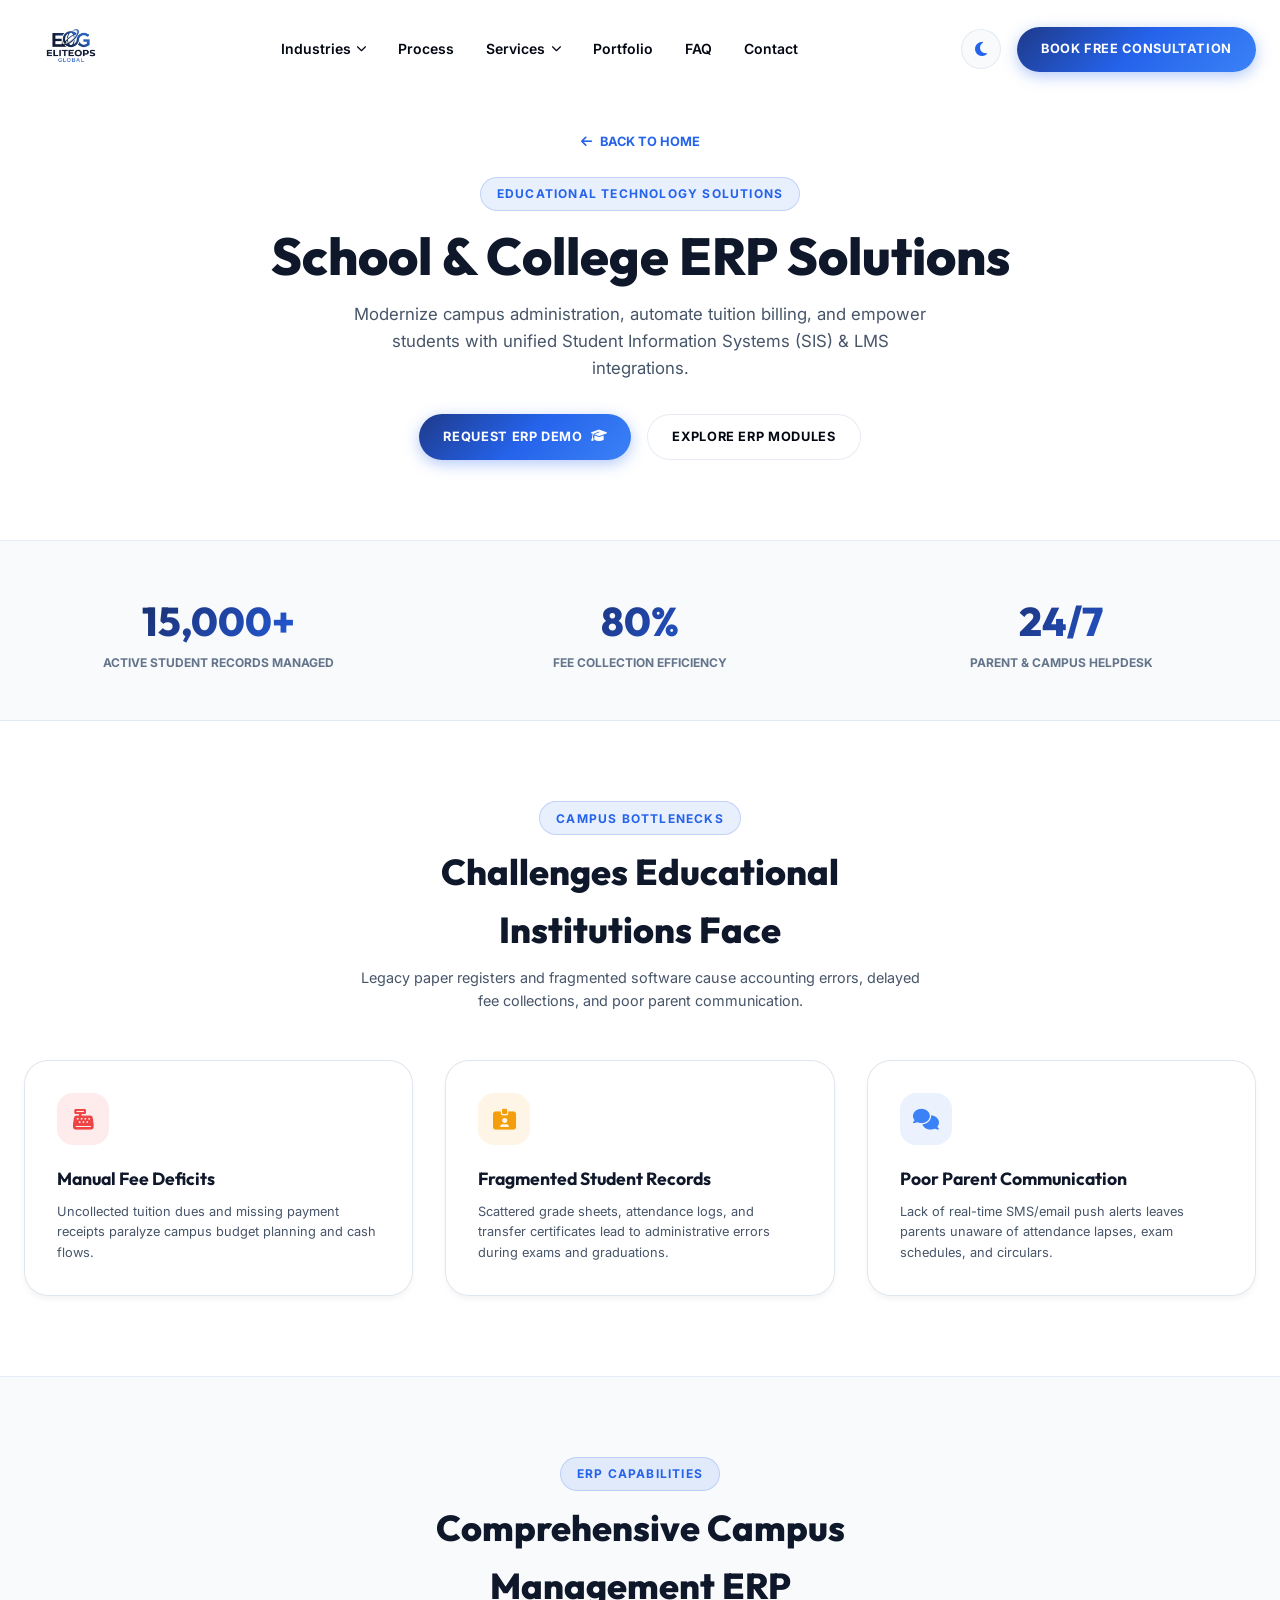
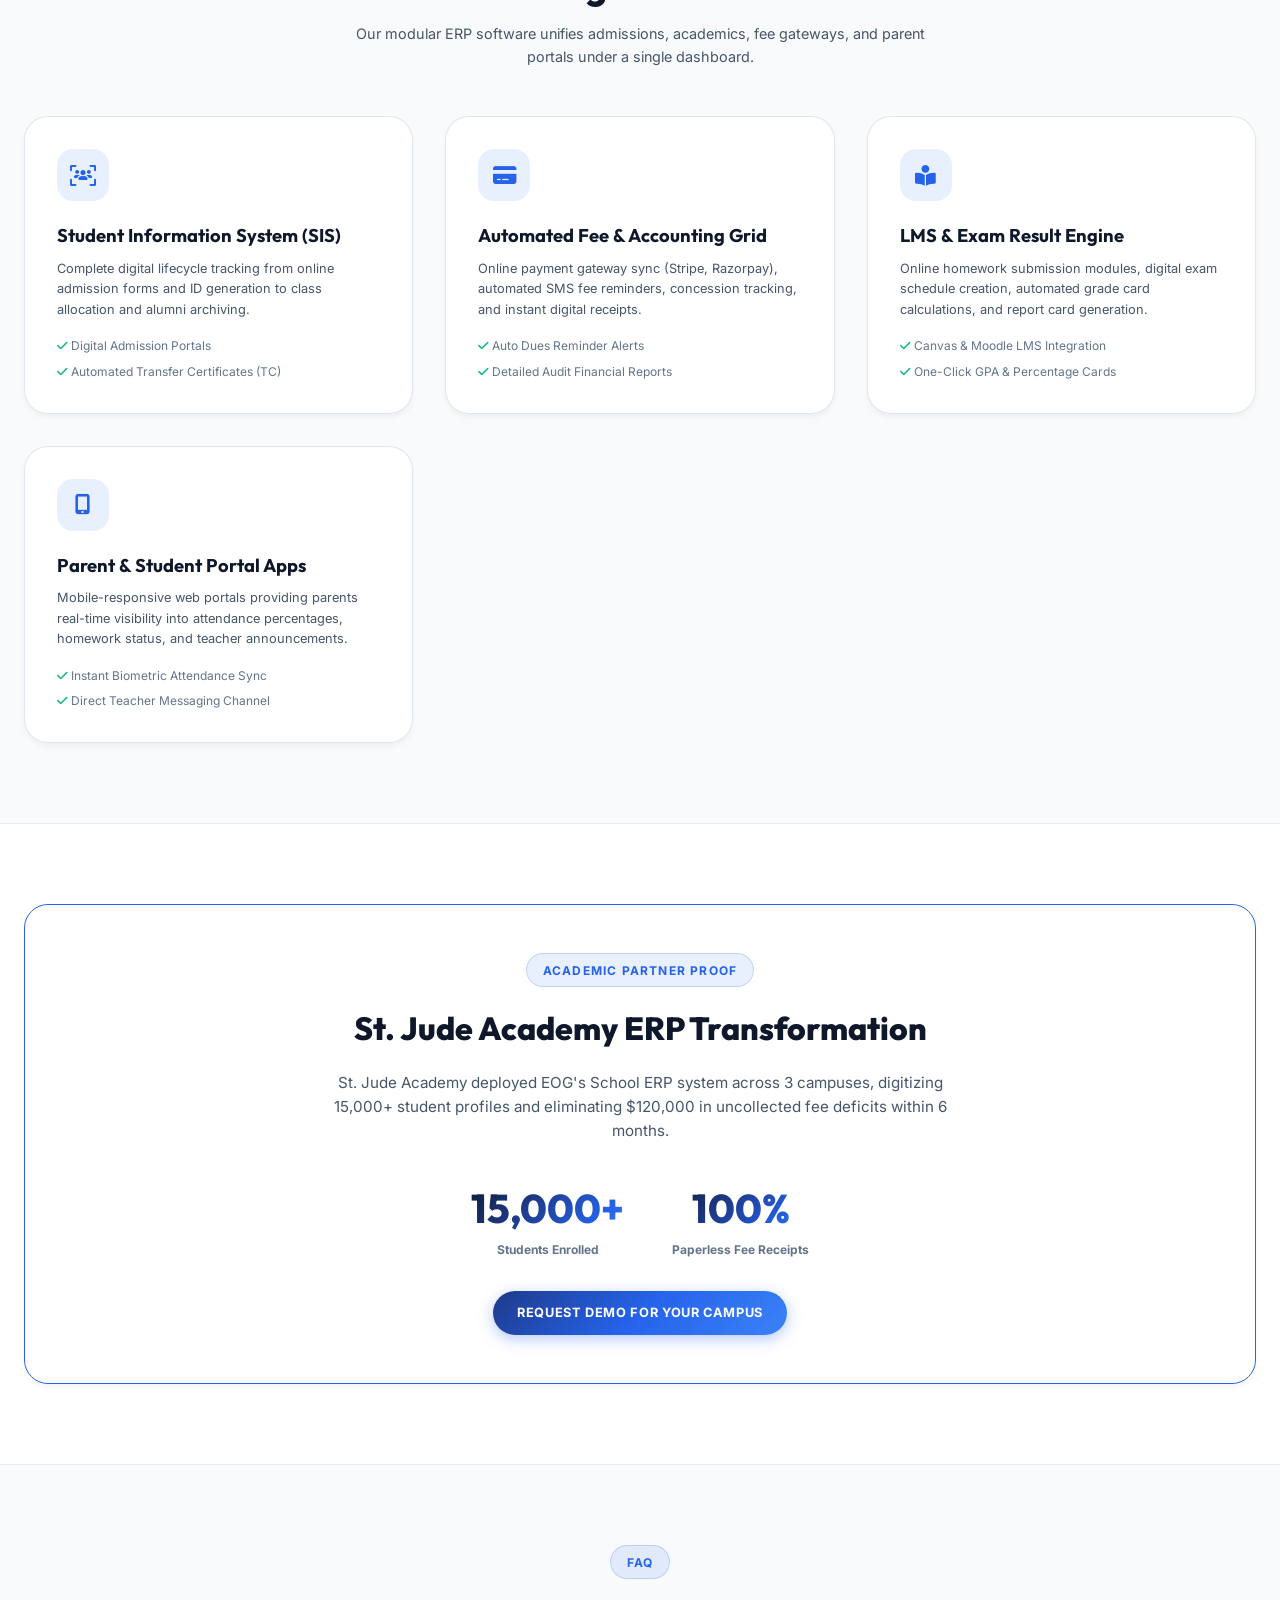
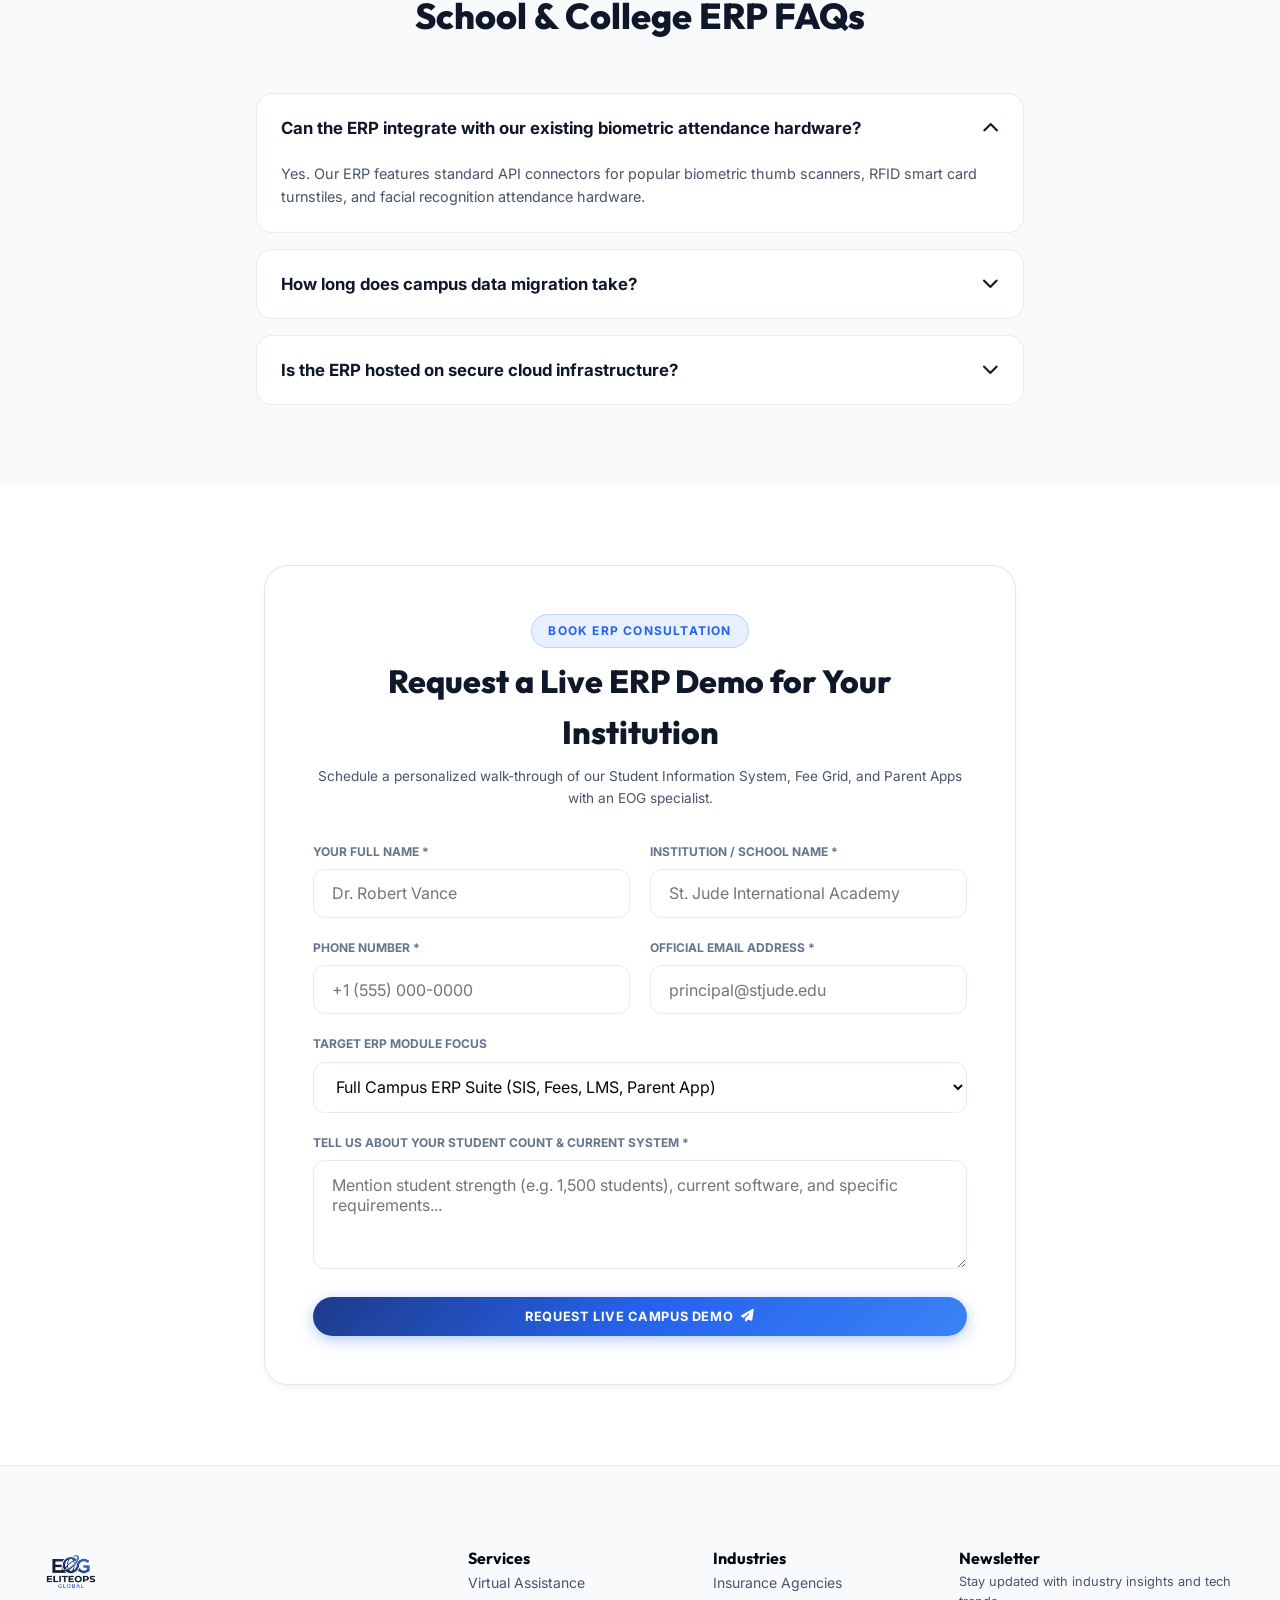
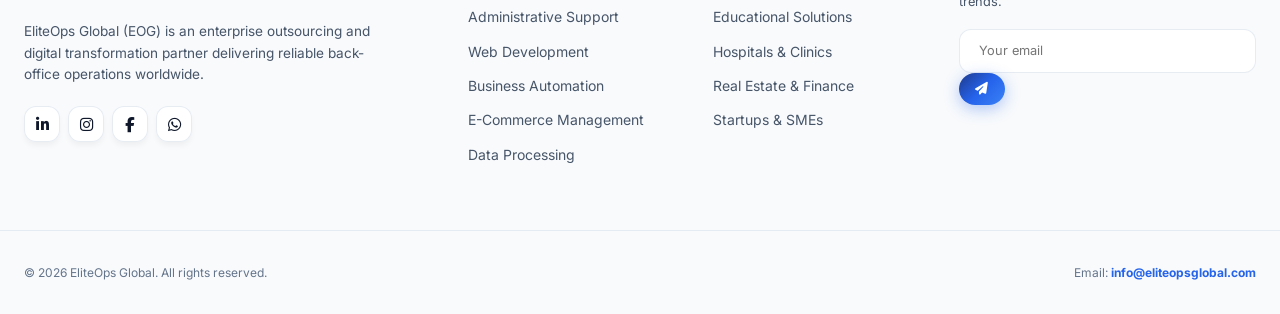
==== commit 8f92b810: "links updated and many things" ====
--- a/industries/education.html
+++ b/industries/education.html
@@ -362,13 +362,10 @@
           EliteOps Global (EOG) is an enterprise outsourcing and digital transformation partner delivering reliable back-office operations worldwide.
         </p>
         <div style="display: flex; gap: 0.5rem; margin-top: 1.25rem;">
-          <a href="https://linkedin.com" target="_blank" rel="noopener noreferrer" class="social-icon-btn" aria-label="LinkedIn" style="width: 2.25rem; height: 2.25rem; font-size: 0.95rem;">
+          <a href="https://www.linkedin.com/in/eliteops-global-aa10a8422/" target="_blank" rel="noopener noreferrer" class="social-icon-btn" aria-label="LinkedIn" style="width: 2.25rem; height: 2.25rem; font-size: 0.95rem;">
             <i class="fa-brands fa-linkedin-in"></i>
           </a>
-          <a href="https://x.com" target="_blank" rel="noopener noreferrer" class="social-icon-btn" aria-label="Twitter X" style="width: 2.25rem; height: 2.25rem; font-size: 0.95rem;">
-            <i class="fa-brands fa-x-twitter"></i>
-          </a>
-          <a href="https://instagram.com" target="_blank" rel="noopener noreferrer" class="social-icon-btn" aria-label="Instagram" style="width: 2.25rem; height: 2.25rem; font-size: 0.95rem;">
+          <a href="https://www.instagram.com/elite_opsglobal/" target="_blank" rel="noopener noreferrer" class="social-icon-btn" aria-label="Instagram" style="width: 2.25rem; height: 2.25rem; font-size: 0.95rem;">
             <i class="fa-brands fa-instagram"></i>
           </a>
           <a href="https://facebook.com" target="_blank" rel="noopener noreferrer" class="social-icon-btn" aria-label="Facebook" style="width: 2.25rem; height: 2.25rem; font-size: 0.95rem;">
--- a/styles.css
+++ b/styles.css
@@ -152,33 +152,85 @@
   100% { left: 100%; }
 }
 
-/* --- TRAILING CUSTOM CURSOR --- */
+/* --- ULTRA-MODERN INTERACTIVE SAAS CURSOR --- */
 .custom-cursor {
+  position: fixed;
+  top: 0;
+  left: 0;
   width: 20px;
   height: 20px;
-  border: 2px solid #2563eb;
   border-radius: 50%;
-  position: fixed;
-  transform: translate(-50%, -50%);
+  border: 1.5px solid rgba(37, 99, 235, 0.45);
+  background: rgba(37, 99, 235, 0.03);
   pointer-events: none;
   z-index: 99999;
-  transition: width 0.2s, height 0.2s, background-color 0.2s;
-  mix-blend-mode: difference;
+  transform: translate(-50%, -50%);
+  transition: width 0.3s cubic-bezier(0.16, 1, 0.3, 1),
+              height 0.3s cubic-bezier(0.16, 1, 0.3, 1),
+              background-color 0.3s ease,
+              border-color 0.3s ease,
+              opacity 0.3s ease,
+              transform 0.15s ease;
+  opacity: 0;
+}
+
+html.dark .custom-cursor {
+  border-color: rgba(96, 165, 250, 0.6);
+  background: rgba(96, 165, 250, 0.05);
+  box-shadow: 0 0 12px rgba(37, 99, 235, 0.25);
 }
 
 .custom-cursor-dot {
+  position: fixed;
+  top: 0;
+  left: 0;
   width: 4px;
   height: 4px;
+  border-radius: 50%;
   background-color: #2563eb;
-  border-radius: 50%;
-  position: fixed;
-  transform: translate(-50%, -50%);
   pointer-events: none;
   z-index: 99999;
+  transform: translate(-50%, -50%);
+  transition: width 0.2s ease, height 0.2s ease, background-color 0.3s ease, opacity 0.3s ease;
+  box-shadow: 0 0 8px rgba(37, 99, 235, 0.6);
+  opacity: 0;
+}
+
+html.dark .custom-cursor-dot {
+  background-color: #60a5fa;
+  box-shadow: 0 0 8px rgba(96, 165, 250, 0.8);
+}
+
+/* Interactive Hover Transformation (Sleek Compact Expansion) */
+.custom-cursor.hovered {
+  width: 34px;
+  height: 34px;
+  background: rgba(37, 99, 235, 0.08);
+  border-color: rgba(37, 99, 235, 0.75);
+  backdrop-filter: blur(2px);
+  -webkit-backdrop-filter: blur(2px);
+}
+
+html.dark .custom-cursor.hovered {
+  background: rgba(96, 165, 250, 0.12);
+  border-color: rgba(147, 197, 253, 0.9);
+  box-shadow: 0 0 18px rgba(59, 130, 246, 0.35);
+}
+
+.custom-cursor-dot.hovered {
+  width: 3px;
+  height: 3px;
+  opacity: 0.5;
+}
+
+/* Tactile Click Down State */
+.custom-cursor.active {
+  transform: translate(-50%, -50%) scale(0.8);
+  background: rgba(37, 99, 235, 0.25);
 }
 
 @media (max-width: 1024px) {
-  .custom-cursor, .custom-cursor-dot { display: none; }
+  .custom-cursor, .custom-cursor-dot { display: none !important; }
 }
 
 /* --- TYPOGRAPHY & GRADIENTS --- */
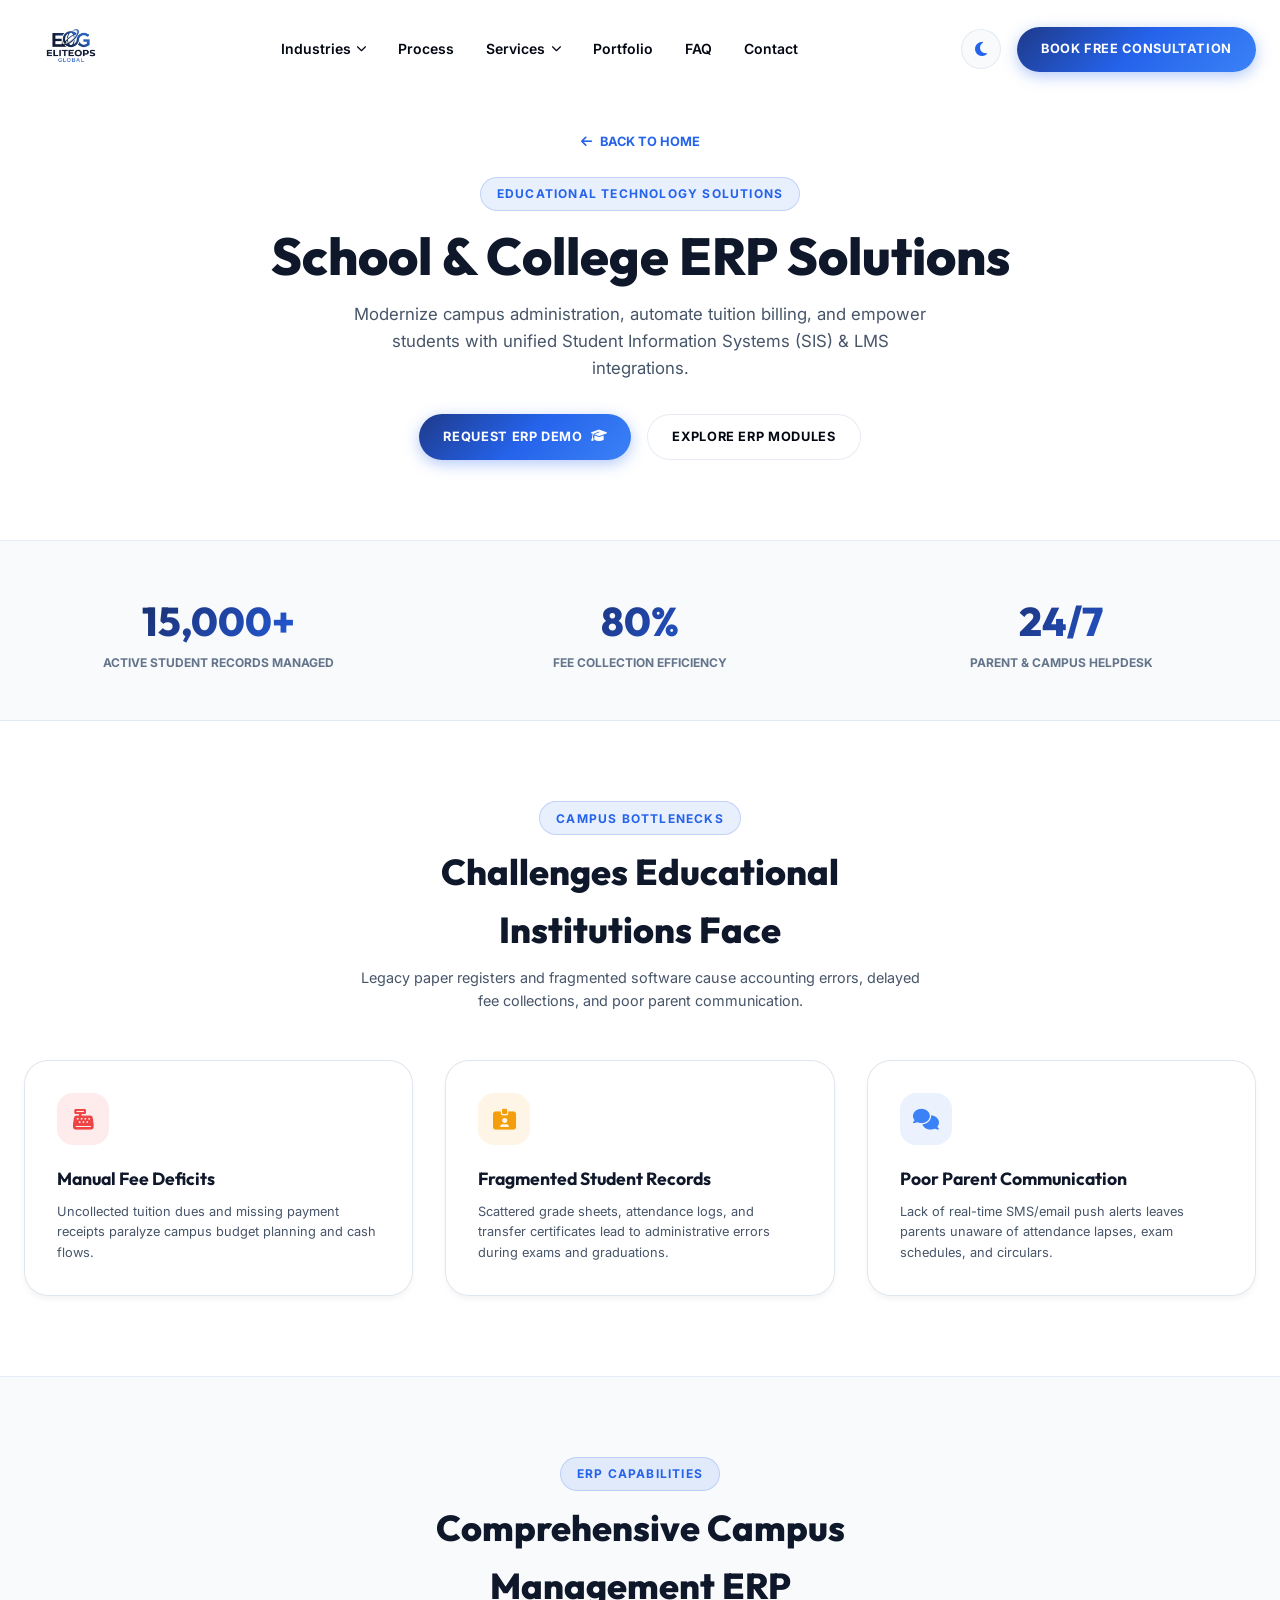
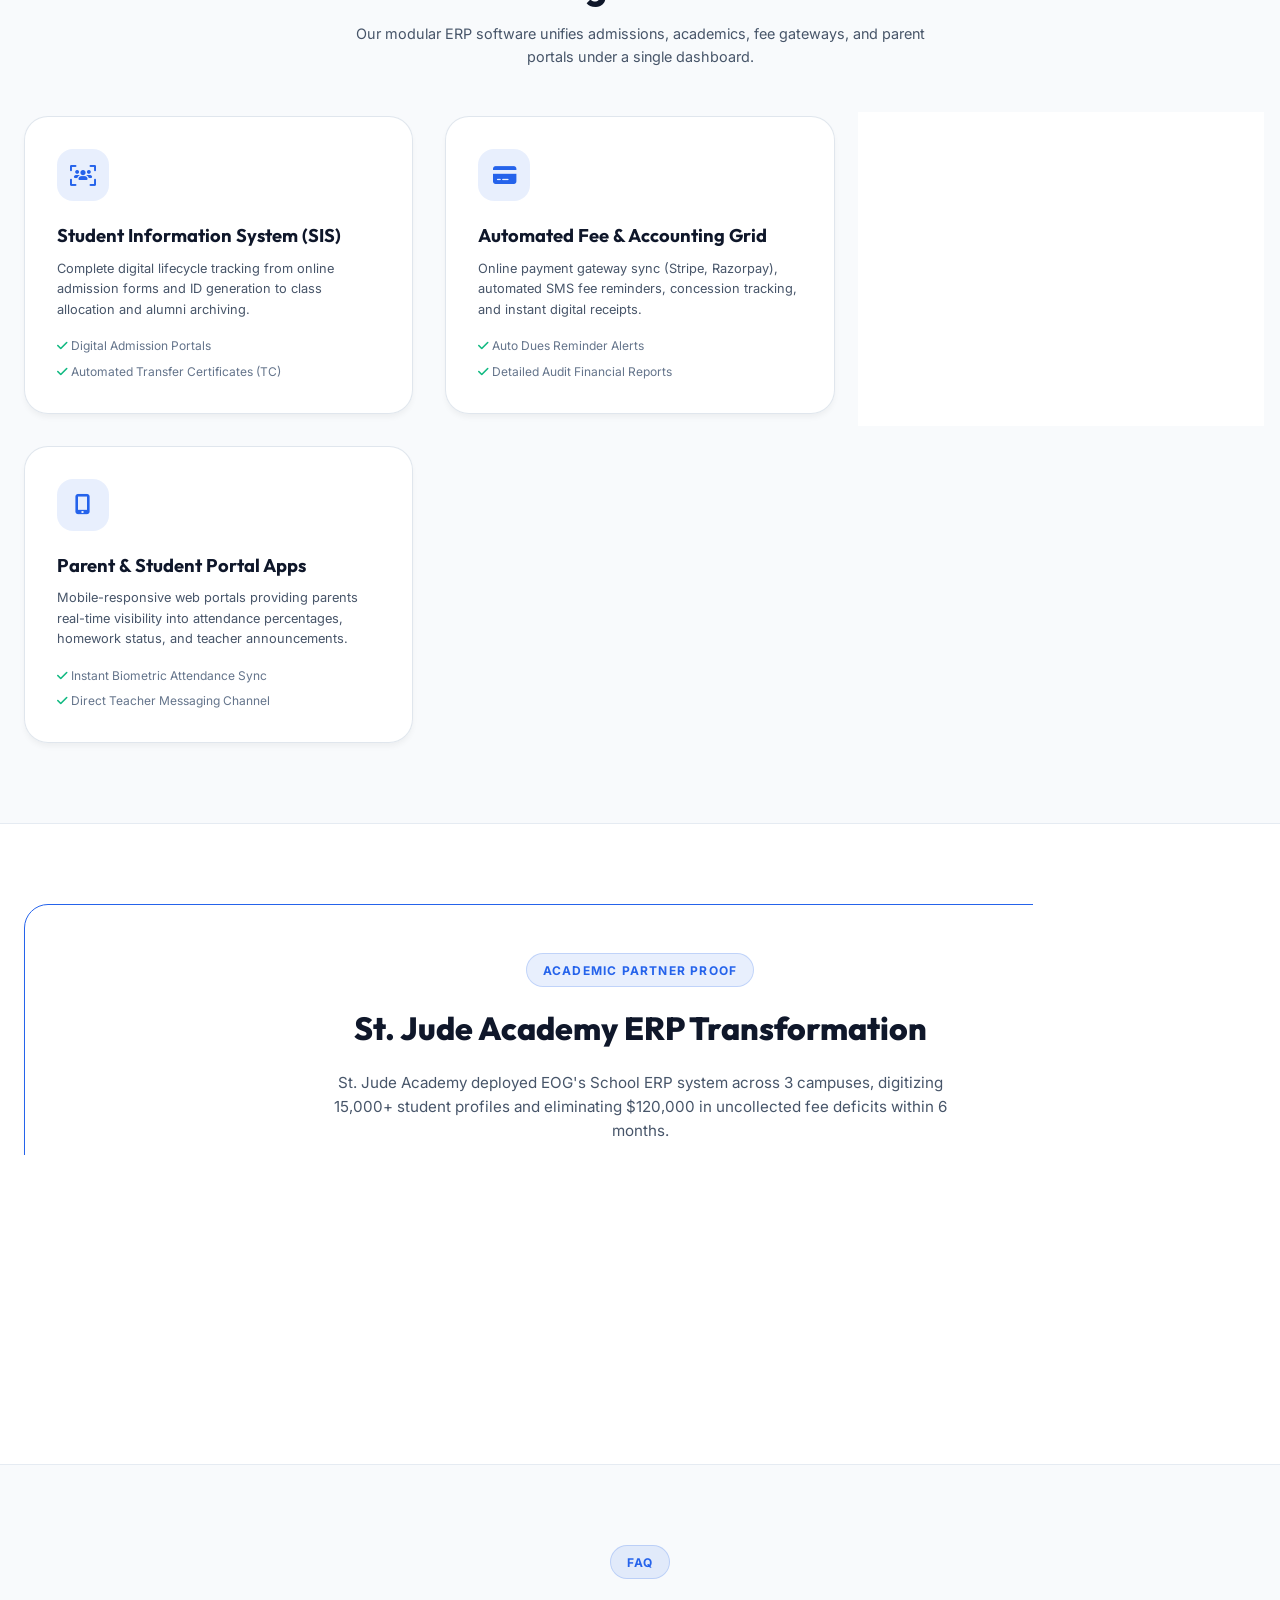
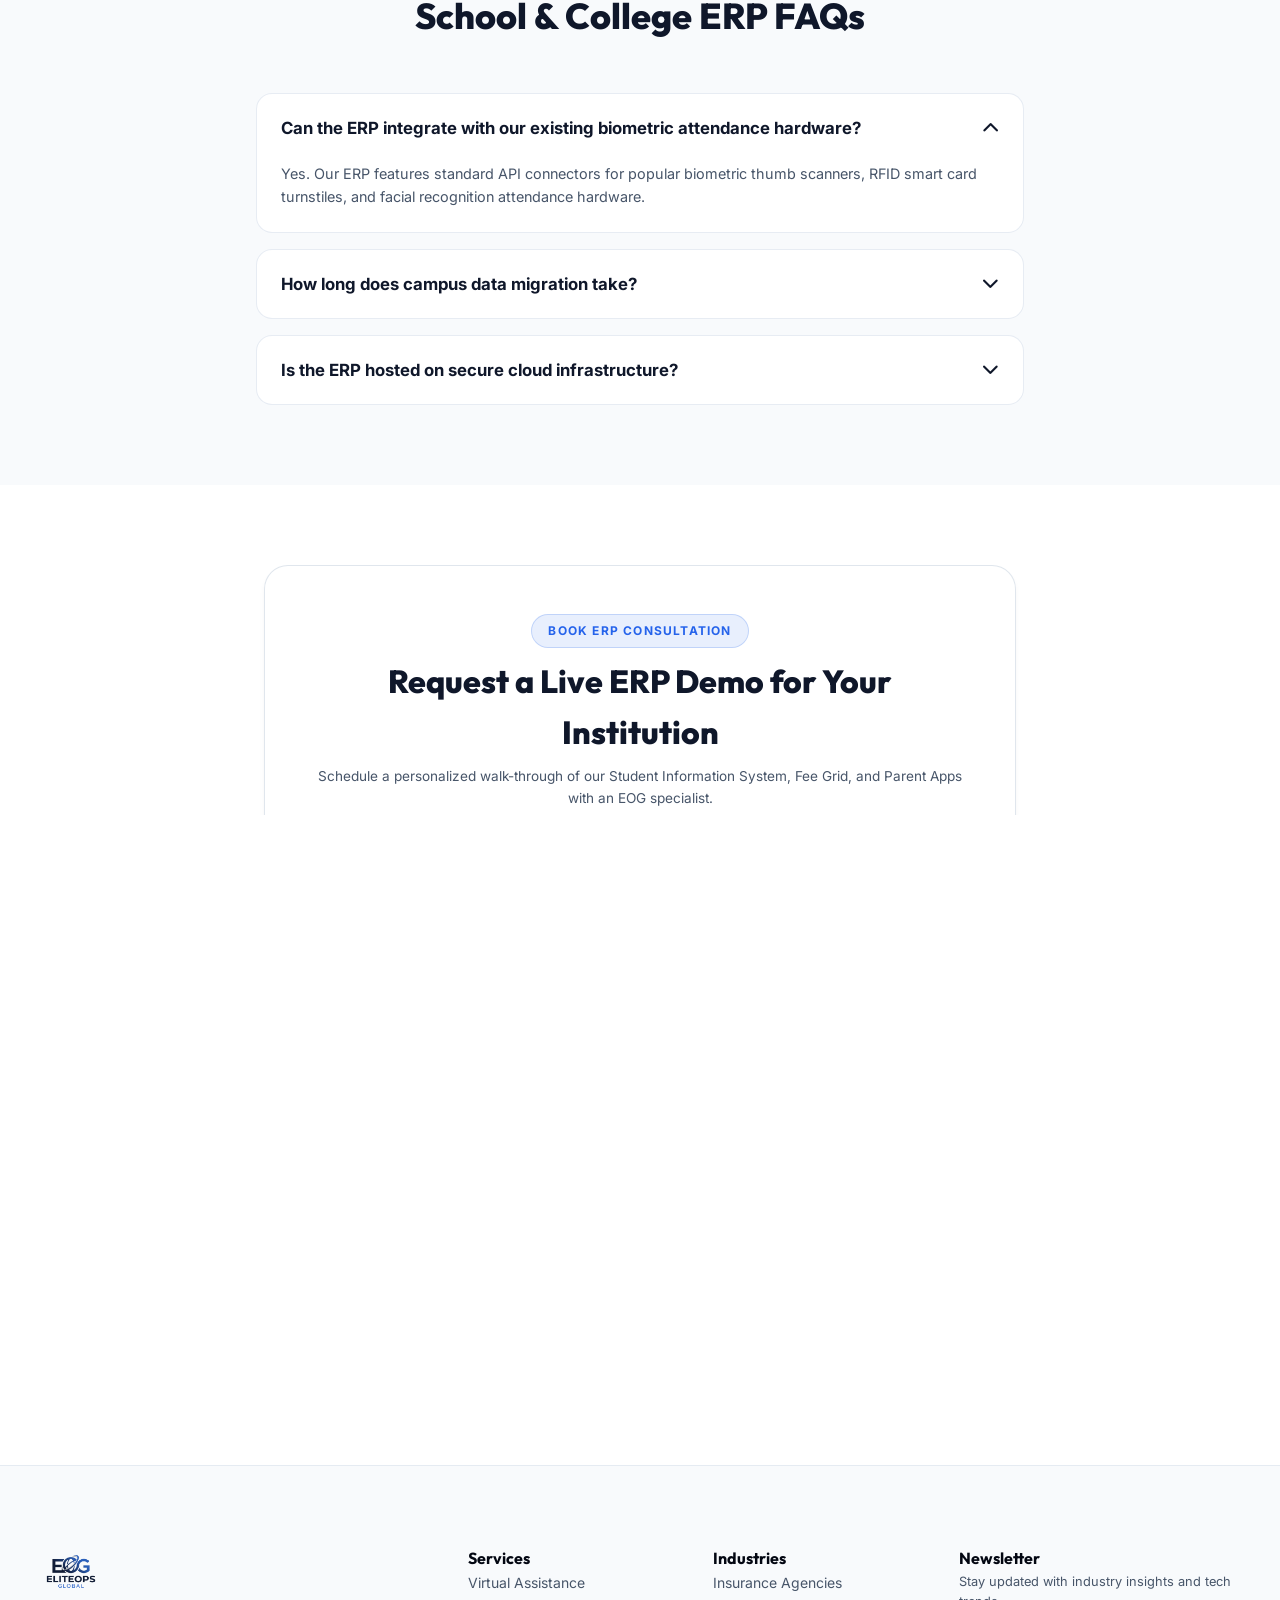
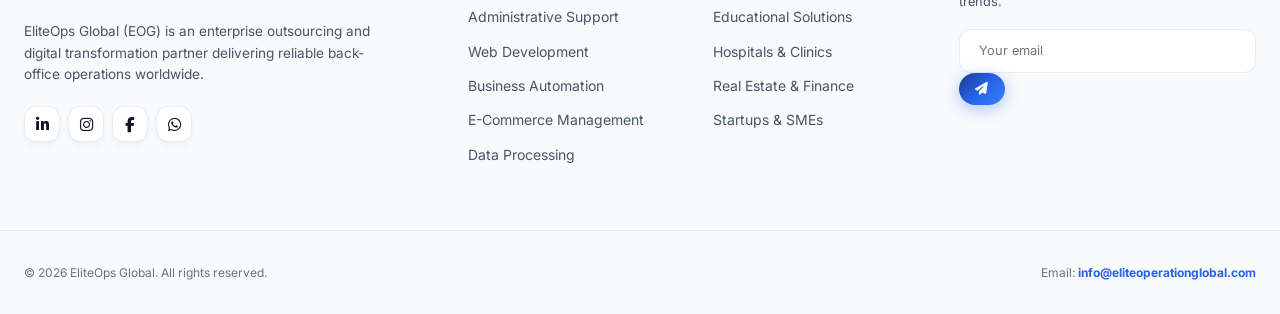
==== commit aa8f95b7: "mail updatessssssss" ====
--- a/industries/education.html
+++ b/industries/education.html
@@ -305,7 +305,7 @@
           </p>
         </div>
 
-        <form id="contact-form" action="https://formsubmit.co/info@eliteopsglobal.com" method="POST">
+        <form id="contact-form" action="https://formsubmit.co/info@eliteoperationglobal.com" method="POST">
           <input type="hidden" name="_subject" value="New School ERP Demo Inquiry - EliteOps Global">
           <input type="hidden" name="_captcha" value="false">
           <input type="hidden" name="_template" value="table">
@@ -403,7 +403,7 @@
       <div>
         <h4>Newsletter</h4>
         <p style="font-size: 0.8rem; color: var(--text-sub); margin-bottom: 1rem;">Stay updated with industry insights and tech trends.</p>
-        <form id="newsletter-form" action="https://formsubmit.co/info@eliteopsglobal.com" method="POST">
+        <form id="newsletter-form" action="https://formsubmit.co/info@eliteoperationglobal.com" method="POST">
           <input type="hidden" name="_subject" value="New Newsletter Subscription - EliteOps Global">
           <input type="hidden" name="_captcha" value="false">
           <input type="hidden" name="_template" value="table">
@@ -417,7 +417,7 @@
 
     <div class="container border-t" style="padding-top: 2rem; display: flex; justify-content: space-between; font-size: 0.75rem; color: var(--text-muted); flex-wrap: wrap; gap: 1rem;">
       <p>&copy; 2026 EliteOps Global. All rights reserved.</p>
-      <div>Email: <a href="mailto:info@eliteopsglobal.com" style="color: var(--royal-500); font-weight: 700;">info@eliteopsglobal.com</a></div>
+      <div>Email: <a href="mailto:info@eliteoperationglobal.com" style="color: var(--royal-500); font-weight: 700;">info@eliteoperationglobal.com</a></div>
     </div>
   </footer>
 
